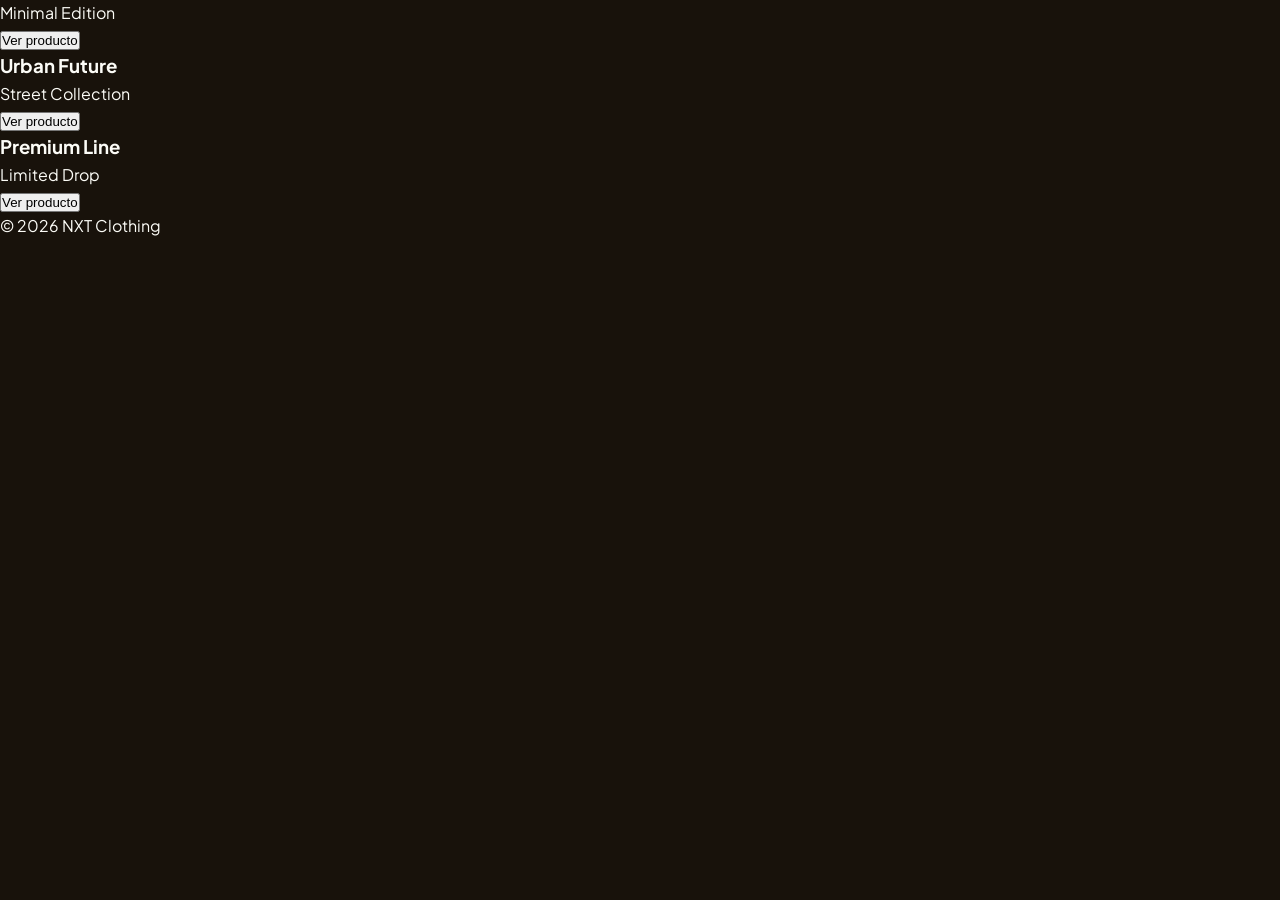
==== index.html @ 3cf03b5f "Rename Index.html to index.html" ====
<!DOCTYPE html>
<html lang="es">
<head>
    <meta charset="UTF-8">
    <meta name="viewport" content="width=device-width, initial-scale=1.0">
    <title>TURA - Junior Web Designer</title>
    <link rel="preconnect" href="https://fonts.googleapis.com">
    <link rel="preconnect" href="https://fonts.gstatic.com" crossorigin>
    <link href="https://fonts.googleapis.com/css2?family=Plus+Jakarta+Sans:wght@300;400;600;700;800&display=swap" rel="stylesheet">
    <style>
        :root {
            /* Paleta de la imagen de referencia */
            --color-white: #FCFCF7;
            --color-cream: #ECDCAB;
            --color-gold-light: #DFC57B;
            --color-gold-mid: #BF932A;
            --color-bronze: #9E6200;
            
            /* Fondos y UI */
            --bg-main: #18120B;
            --bg-card: #231B12;
            --text-primary: #FCFCF7;
            --text-secondary: #ECDCAB;
            --text-muted: #A8987E;
            --border-color: rgba(223, 197, 123, 0.15);
            --input-bg: #1A130C;
        }

        * { margin: 0; padding: 0; box-sizing: border-box; }

        body {
            font-family: 'Plus Jakarta Sans', sans-serif;
            background-color: var(--bg-main);
            color: var(--text-primary);
            line-height: 1.6;
        }

        /* Barra superior informativa de la Paleta */
        .palette-bar {
            background: #0E0B07;
            padding: 12px 24px;
            display: flex;
            align-items: center;
            justify-content: space-between;
            border-bottom: 1px solid var(--border-color);
            font-size: 0.85rem;
            color: var(--text-secondary);
        }

        .palette-swatches { display: flex; gap: 12px; align-items: center; }
        .swatch-item { display: flex; align-items: center; gap: 6px; font-family: monospace; font-size: 0.75rem; }
        .swatch-color { width: 18px; height: 18px; border-radius: 4px; }

        .container { max-width: 1100px; margin: 0 auto; padding: 0 24px; }

        /* Estructura de las Secciones (.01, .02, .03) */
        .preview-frame {
            background: #1D160E;
            border: 1px solid var(--border-color);
            border-radius: 12px;
            margin: 40px 0 80px 0;
            padding: 40px;
            position: relative;
            box-shadow: 0 20px 40px rgba(0,0,0,0.5);
        }

        .section-tag {
            position: absolute;
            left: -40px;
            bottom: 20px;
            font-family: monospace;
            color: var(--color-gold-mid);
            font-size: 0.9rem;
        }

        /* Navegación */
        .nav-header { display: flex; justify-content: space-between; align-items: center; padding-bottom: 30px; }
        .logo { font-weight: 800; letter-spacing: 2px; font-size: 1.2rem; color: var(--text-primary); text-transform: uppercase; line-height: 1.1; }
        .nav-links { display: flex; gap: 24px; }
        .nav-links a { color: var(--text-secondary); text-decoration: none; font-size: 0.75rem; letter-spacing: 2px; font-weight: 600; text-transform: uppercase; }
        .nav-links a:hover { color: var(--color-gold-light); }

        /* Hero (.01) */
        .hero-body { min-height: 380px; display: flex; flex-direction: column; justify-content: center; align-items: center; text-align: center; position: relative; }
        .hero-subtitle-top { font-size: 0.75rem; letter-spacing: 3px; color: var(--color-gold-light); text-transform: uppercase; margin-bottom: 12px; }
        .hero-title { font-size: 4.5rem; font-weight: 800; letter-spacing: 6px; color: var(--text-primary); text-transform: uppercase; line-height: 1; margin-bottom: 12px; }
        .hero-subtitle-bottom { font-size: 0.7rem; letter-spacing: 4px; color: var(--text-muted); text-transform: uppercase; }

        /* Proyectos (.02) */
        .project-cards-grid { display: grid; grid-template-columns: repeat(3, 1fr); gap: 20px; margin-bottom: 30px; }
        .p-card { background: var(--bg-card); border: 1px solid var(--border-color); border-radius: 8px; padding: 24px; text-align: center; }
        .p-card.featured { background: linear-gradient(145deg, #2A1F13, #1A130C); border-color: var(--color-gold-mid); }
        .project-main-title { font-size: 2.2rem; font-weight: 800; letter-spacing: 4px; text-align: center; color: var(--color-white); margin: 25px 0 12px 0; text-transform: uppercase; }
        .btn-outline { display: block; margin: 0 auto; padding: 10px 28px; background: transparent; border: 1px solid var(--color-gold-light); color: var(--color-gold-light); font-size: 0.7rem; letter-spacing: 2px; text-transform: uppercase; border-radius: 4px; cursor: pointer; }

        /* Formulario de Contacto (.03) */
        .contact-grid { display: grid; grid-template-columns: 1fr 1.2fr; gap: 40px; margin-top: 20px; }
        .form-card { background: var(--bg-card); border: 1px solid var(--border-color); padding: 30px; border-radius: 8px; }
        .form-control { width: 100%; background: var(--input-bg); border: 1px solid var(--border-color); padding: 10px 14px; border-radius: 4px; color: var(--text-primary); margin-bottom: 16px; outline: none; }
        .btn-submit { width: 100%; padding: 12px; background: linear-gradient(135deg, var(--color-bronze), var(--color-gold-mid)); border: none; color: var(--color-white); font-weight: 700; font-size: 0.75rem; letter-spacing: 2px; text-transform: uppercase; border-radius: 4px; cursor: pointer; }
    </style>
</head>
<body>
    <!-- Secciones .01, .02 y .03 integradas -->
</body>
</html>

    <p>
    Minimal Edition
    </p>

    <button>
    Ver producto
    </button>

</div>



<div class="card">
    <h3>
    Urban Future
    </h3>

    <p>
    Street Collection
    </p>

    <button>
    Ver producto
    </button>

</div>



<div class="card">
    <h3>
    Premium Line
    </h3>

    <p>
    Limited Drop
    </p>

    <button>
    Ver producto
    </button>

</div>


</div>

</section>



<footer>

<p>
© 2026 NXT Clothing
</p>

</footer>


</body>
</html>
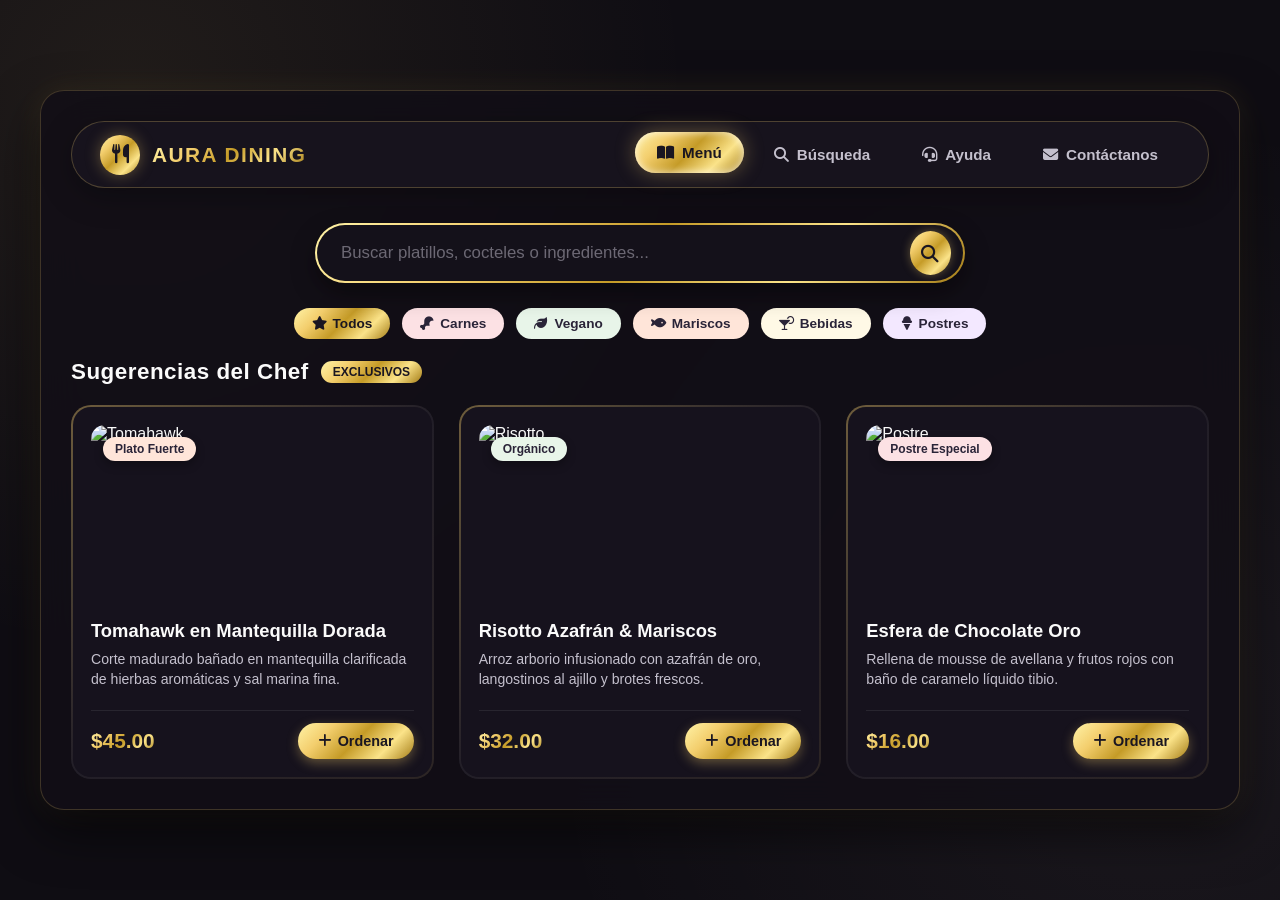
==== commit e3e17400: "Update index.html" ====
--- a/index.html
+++ b/index.html
@@ -3,167 +3,687 @@
 <head>
     <meta charset="UTF-8">
     <meta name="viewport" content="width=device-width, initial-scale=1.0">
-    <title>TURA - Junior Web Designer</title>
-    <link rel="preconnect" href="https://fonts.googleapis.com">
-    <link rel="preconnect" href="https://fonts.gstatic.com" crossorigin>
-    <link href="https://fonts.googleapis.com/css2?family=Plus+Jakarta+Sans:wght@300;400;600;700;800&display=swap" rel="stylesheet">
+    <title>Golden Liquid & Soft Pastels - Interfaz para Restaurante</title>
+    <!-- Iconos FontAwesome -->
+    <link rel="stylesheet" href="https://cdnjs.cloudflare.com/ajax/libs/font-awesome/6.4.0/css/all.min.css">
     <style>
+        /* =========================================================
+           PALETA DE COLORES: LIQUID GOLD & SOFT PASTELS
+           ========================================================= */
         :root {
-            /* Paleta de la imagen de referencia */
-            --color-white: #FCFCF7;
-            --color-cream: #ECDCAB;
-            --color-gold-light: #DFC57B;
-            --color-gold-mid: #BF932A;
-            --color-bronze: #9E6200;
+            /* Colores Base y Fondos Oscuros Elegantes */
+            --bg-dark: #0f0d13;
+            --bg-card: rgba(26, 22, 33, 0.75);
             
-            /* Fondos y UI */
-            --bg-main: #18120B;
-            --bg-card: #231B12;
-            --text-primary: #FCFCF7;
-            --text-secondary: #ECDCAB;
-            --text-muted: #A8987E;
-            --border-color: rgba(223, 197, 123, 0.15);
-            --input-bg: #1A130C;
-        }
-
-        * { margin: 0; padding: 0; box-sizing: border-box; }
+            /* Gradiente Oro Líquido Fluido */
+            --liquid-gold-grad: linear-gradient(135deg, #fff3a7 0%, #f3ce6d 25%, #c59b27 50%, #fbe389 75%, #a47c16 100%);
+            --liquid-gold-soft: linear-gradient(135deg, rgba(243, 206, 109, 0.15) 0%, rgba(197, 155, 39, 0.05) 100%);
+            --gold-glow: rgba(243, 206, 109, 0.35);
+            --gold-accent: #f3ce6d;
+            
+            /* Colores Pastel Suaves */
+            --pastel-rose: #fce1e4;
+            --pastel-mint: #e8f5e9;
+            --pastel-cream: #fff9e6;
+            --pastel-peach: #ffe5d9;
+            --pastel-lavender: #f3e8ff;
+            
+            /* Textos */
+            --text-primary: #fbfbfb;
+            --text-secondary: #c4c0cd;
+            --text-dark: #1a1621;
+            
+            /* Bordes y Vidrio */
+            --glass-border: linear-gradient(135deg, rgba(243, 206, 109, 0.6) 0%, rgba(255, 255, 255, 0.1) 50%, rgba(197, 155, 39, 0.4) 100%);
+            --radius-main: 24px;
+        }
+
+        * {
+            box-sizing: border-box;
+            margin: 0;
+            padding: 0;
+            font-family: 'Plus Jakarta Sans', -apple-system, BlinkMacSystemFont, "Segoe UI", Roboto, sans-serif;
+            -webkit-tap-highlight-color: transparent;
+        }
 
         body {
-            font-family: 'Plus Jakarta Sans', sans-serif;
-            background-color: var(--bg-main);
+            background-color: var(--bg-dark);
+            background-image: 
+                radial-gradient(circle at 10% 10%, rgba(243, 206, 109, 0.08) 0%, transparent 40%),
+                radial-gradient(circle at 90% 80%, rgba(252, 225, 228, 0.05) 0%, transparent 45%);
             color: var(--text-primary);
-            line-height: 1.6;
-        }
-
-        /* Barra superior informativa de la Paleta */
-        .palette-bar {
-            background: #0E0B07;
-            padding: 12px 24px;
-            display: flex;
-            align-items: center;
+            min-height: 100vh;
+            padding: 20px;
+            display: flex;
+            justify-content: center;
+            align-items: center;
+        }
+
+        /* Contenedor Principal Estilo Tablet / Kiosco */
+        .app-container {
+            width: 100%;
+            max-width: 1200px;
+            background: rgba(18, 15, 23, 0.85);
+            backdrop-filter: blur(20px);
+            border-radius: var(--radius-main);
+            border: 1px solid rgba(243, 206, 109, 0.2);
+            box-shadow: 0 20px 50px rgba(0, 0, 0, 0.6), 0 0 30px rgba(243, 206, 109, 0.1);
+            padding: 30px;
+            display: flex;
+            flex-direction: column;
+            gap: 25px;
+            overflow: hidden;
+        }
+
+        /* =========================================================
+           HEADER & NAVEGACIÓN
+           ========================================================= */
+        .navbar {
+            display: flex;
             justify-content: space-between;
-            border-bottom: 1px solid var(--border-color);
+            align-items: center;
+            padding: 12px 28px;
+            background: rgba(26, 22, 33, 0.8);
+            border-radius: 50px;
+            border: 1px solid rgba(243, 206, 109, 0.25);
+            box-shadow: 0 8px 32px rgba(0, 0, 0, 0.3);
+        }
+
+        .brand-logo {
+            display: flex;
+            align-items: center;
+            gap: 12px;
+        }
+
+        .logo-icon {
+            width: 40px;
+            height: 40px;
+            border-radius: 50%;
+            background: var(--liquid-gold-grad);
+            display: flex;
+            align-items: center;
+            justify-content: center;
+            color: var(--text-dark);
+            font-size: 1.2rem;
+            box-shadow: 0 0 15px var(--gold-glow);
+        }
+
+        .brand-title {
+            font-size: 1.3rem;
+            font-weight: 800;
+            letter-spacing: 1.5px;
+            background: var(--liquid-gold-grad);
+            -webkit-background-clip: text;
+            -webkit-text-fill-color: transparent;
+            text-transform: uppercase;
+        }
+
+        .nav-links {
+            display: flex;
+            list-style: none;
+            gap: 8px;
+        }
+
+        .nav-item button {
+            background: transparent;
+            border: none;
+            color: var(--text-secondary);
+            padding: 12px 22px;
+            border-radius: 30px;
+            font-size: 0.95rem;
+            font-weight: 600;
+            cursor: pointer;
+            transition: all 0.3s cubic-bezier(0.4, 0, 0.2, 1);
+            display: flex;
+            align-items: center;
+            gap: 8px;
+        }
+
+        .nav-item.active button, .nav-item button:hover {
+            color: var(--text-dark);
+            background: var(--liquid-gold-grad);
+            box-shadow: 0 0 20px var(--gold-glow), inset 0 0 8px rgba(255, 255, 255, 0.8);
+            transform: translateY(-2px);
+        }
+
+        /* =========================================================
+           BARRA DE BÚSQUEDA Y FILTROS PASTEL
+           ========================================================= */
+        .search-container {
+            display: flex;
+            flex-direction: column;
+            align-items: center;
+            gap: 20px;
+            margin: 10px 0;
+        }
+
+        .search-box-wrapper {
+            position: relative;
+            width: 100%;
+            max-width: 650px;
+            padding: 2px;
+            border-radius: 50px;
+            background: var(--liquid-gold-grad);
+            box-shadow: 0 10px 25px rgba(0, 0, 0, 0.4);
+        }
+
+        .search-box {
+            display: flex;
+            align-items: center;
+            background: #14111a;
+            border-radius: 50px;
+            padding: 6px 12px 6px 24px;
+        }
+
+        .search-input {
+            width: 100%;
+            border: none;
+            background: transparent;
+            color: var(--text-primary);
+            font-size: 1.05rem;
+            outline: none;
+            padding: 8px 0;
+        }
+
+        .search-input::placeholder {
+            color: rgba(196, 192, 205, 0.5);
+        }
+
+        .search-btn {
+            background: var(--liquid-gold-grad);
+            border: none;
+            width: 44px;
+            height: 44px;
+            border-radius: 50%;
+            color: var(--text-dark);
+            font-size: 1.1rem;
+            cursor: pointer;
+            display: flex;
+            align-items: center;
+            justify-content: center;
+            transition: transform 0.2s;
+            box-shadow: 0 0 10px var(--gold-glow);
+        }
+
+        .search-btn:hover {
+            transform: scale(1.08);
+        }
+
+        /* Chips / Categorías en Tonos Pastel */
+        .category-chips {
+            display: flex;
+            gap: 12px;
+            overflow-x: auto;
+            padding: 5px 0 10px 0;
+            width: 100%;
+            justify-content: center;
+        }
+
+        .chip {
+            padding: 8px 18px;
+            border-radius: 20px;
             font-size: 0.85rem;
+            font-weight: 700;
+            cursor: pointer;
+            border: none;
+            transition: all 0.2s ease;
+            display: flex;
+            align-items: center;
+            gap: 6px;
+            color: #2a2438;
+        }
+
+        .chip-all { background: var(--liquid-gold-grad); color: var(--text-dark); }
+        .chip-pink { background: var(--pastel-rose); }
+        .chip-mint { background: var(--pastel-mint); }
+        .chip-peach { background: var(--pastel-peach); }
+        .chip-cream { background: var(--pastel-cream); }
+        .chip-lavender { background: var(--pastel-lavender); }
+
+        .chip:hover {
+            transform: translateY(-2px);
+            filter: brightness(1.05);
+            box-shadow: 0 4px 12px rgba(0,0,0,0.3);
+        }
+
+        /* =========================================================
+           SECCIONES DE CONTENIDO
+           ========================================================= */
+        .content-section {
+            display: none;
+            animation: fadeIn 0.4s ease-in-out forwards;
+        }
+
+        .content-section.active {
+            display: block;
+        }
+
+        @keyframes fadeIn {
+            from { opacity: 0; transform: translateY(10px); }
+            to { opacity: 1; transform: translateY(0); }
+        }
+
+        .section-header {
+            display: flex;
+            align-items: center;
+            gap: 12px;
+            margin-bottom: 20px;
+        }
+
+        .section-header h2 {
+            font-size: 1.4rem;
+            font-weight: 700;
+            color: var(--text-primary);
+            letter-spacing: 0.5px;
+        }
+
+        .badge-gold {
+            background: var(--liquid-gold-grad);
+            color: var(--text-dark);
+            padding: 4px 12px;
+            border-radius: 12px;
+            font-size: 0.75rem;
+            font-weight: 800;
+            text-transform: uppercase;
+        }
+
+        /* =========================================================
+           ZONA DE SUGERENCIAS / TARJETAS DE PLATOS
+           ========================================================= */
+        .suggestions-grid {
+            display: grid;
+            grid-template-columns: repeat(auto-fit, minmax(300px, 1fr));
+            gap: 25px;
+        }
+
+        .dish-card {
+            background: var(--bg-card);
+            border-radius: 20px;
+            position: relative;
+            padding: 2px;
+            background-image: linear-gradient(135deg, rgba(243, 206, 109, 0.4) 0%, rgba(255,255,255,0.05) 50%, rgba(243, 206, 109, 0.1) 100%);
+            transition: all 0.3s ease;
+        }
+
+        .dish-card:hover {
+            transform: translateY(-6px);
+            box-shadow: 0 15px 30px rgba(0, 0, 0, 0.5), 0 0 20px rgba(243, 206, 109, 0.2);
+        }
+
+        .dish-card-inner {
+            background: #16121d;
+            border-radius: 18px;
+            padding: 18px;
+            height: 100%;
+            display: flex;
+            flex-direction: column;
+        }
+
+        .dish-img-container {
+            position: relative;
+            width: 100%;
+            height: 180px;
+            border-radius: 14px;
+            overflow: hidden;
+            margin-bottom: 15px;
+        }
+
+        .dish-img {
+            width: 100%;
+            height: 100%;
+            object-fit: cover;
+            transition: transform 0.5s ease;
+        }
+
+        .dish-card:hover .dish-img {
+            transform: scale(1.05);
+        }
+
+        /* Tags Pastel sobre la foto */
+        .dish-tag-pastel {
+            position: absolute;
+            top: 12px;
+            left: 12px;
+            padding: 5px 12px;
+            border-radius: 20px;
+            font-size: 0.75rem;
+            font-weight: 800;
+            color: #2a2438;
+            box-shadow: 0 4px 10px rgba(0,0,0,0.3);
+        }
+
+        .tag-rose { background: var(--pastel-rose); }
+        .tag-mint { background: var(--pastel-mint); }
+        .tag-peach { background: var(--pastel-peach); }
+
+        .dish-title {
+            font-size: 1.15rem;
+            font-weight: 700;
+            color: var(--text-primary);
+            margin-bottom: 8px;
+        }
+
+        .dish-desc {
+            font-size: 0.88rem;
             color: var(--text-secondary);
-        }
-
-        .palette-swatches { display: flex; gap: 12px; align-items: center; }
-        .swatch-item { display: flex; align-items: center; gap: 6px; font-family: monospace; font-size: 0.75rem; }
-        .swatch-color { width: 18px; height: 18px; border-radius: 4px; }
-
-        .container { max-width: 1100px; margin: 0 auto; padding: 0 24px; }
-
-        /* Estructura de las Secciones (.01, .02, .03) */
-        .preview-frame {
-            background: #1D160E;
-            border: 1px solid var(--border-color);
+            line-height: 1.4;
+            margin-bottom: 20px;
+            flex-grow: 1;
+        }
+
+        .dish-footer {
+            display: flex;
+            justify-content: space-between;
+            align-items: center;
+            border-top: 1px solid rgba(255, 255, 255, 0.08);
+            padding-top: 12px;
+        }
+
+        .dish-price {
+            font-size: 1.3rem;
+            font-weight: 800;
+            background: var(--liquid-gold-grad);
+            -webkit-background-clip: text;
+            -webkit-text-fill-color: transparent;
+        }
+
+        .btn-gold-action {
+            background: var(--liquid-gold-grad);
+            color: var(--text-dark);
+            border: none;
+            padding: 10px 20px;
+            border-radius: 25px;
+            font-size: 0.9rem;
+            font-weight: 800;
+            cursor: pointer;
+            display: flex;
+            align-items: center;
+            gap: 6px;
+            transition: all 0.2s;
+            box-shadow: 0 4px 12px var(--gold-glow);
+        }
+
+        .btn-gold-action:hover {
+            transform: scale(1.05);
+            box-shadow: 0 0 18px var(--gold-glow);
+        }
+
+        /* =========================================================
+           SECCIONES SECUNDARIAS (Búsqueda, Ayuda, Contacto)
+           ========================================================= */
+        .panel-box {
+            background: var(--bg-card);
+            border: 1px solid rgba(243, 206, 109, 0.2);
+            border-radius: 20px;
+            padding: 30px;
+            backdrop-filter: blur(10px);
+        }
+
+        .grid-2col {
+            display: grid;
+            grid-template-columns: repeat(auto-fit, minmax(280px, 1fr));
+            gap: 20px;
+        }
+
+        .help-card {
+            background: rgba(255, 255, 255, 0.03);
+            border-radius: 16px;
+            padding: 20px;
+            border: 1px solid rgba(255, 255, 255, 0.08);
+            text-align: center;
+            cursor: pointer;
+            transition: all 0.3s;
+        }
+
+        .help-card:hover {
+            border-color: var(--gold-accent);
+            background: rgba(243, 206, 109, 0.05);
+            transform: translateY(-4px);
+        }
+
+        .help-icon {
+            font-size: 2rem;
+            margin-bottom: 12px;
+            color: var(--gold-accent);
+        }
+
+        .form-group { margin-bottom: 18px; }
+
+        .form-label {
+            display: block;
+            margin-bottom: 8px;
+            font-size: 0.9rem;
+            color: var(--text-secondary);
+        }
+
+        .form-input, .form-textarea {
+            width: 100%;
+            padding: 12px 18px;
+            background: rgba(15, 13, 19, 0.8);
+            border: 1px solid rgba(243, 206, 109, 0.3);
             border-radius: 12px;
-            margin: 40px 0 80px 0;
-            padding: 40px;
-            position: relative;
-            box-shadow: 0 20px 40px rgba(0,0,0,0.5);
-        }
-
-        .section-tag {
-            position: absolute;
-            left: -40px;
-            bottom: 20px;
-            font-family: monospace;
-            color: var(--color-gold-mid);
-            font-size: 0.9rem;
-        }
-
-        /* Navegación */
-        .nav-header { display: flex; justify-content: space-between; align-items: center; padding-bottom: 30px; }
-        .logo { font-weight: 800; letter-spacing: 2px; font-size: 1.2rem; color: var(--text-primary); text-transform: uppercase; line-height: 1.1; }
-        .nav-links { display: flex; gap: 24px; }
-        .nav-links a { color: var(--text-secondary); text-decoration: none; font-size: 0.75rem; letter-spacing: 2px; font-weight: 600; text-transform: uppercase; }
-        .nav-links a:hover { color: var(--color-gold-light); }
-
-        /* Hero (.01) */
-        .hero-body { min-height: 380px; display: flex; flex-direction: column; justify-content: center; align-items: center; text-align: center; position: relative; }
-        .hero-subtitle-top { font-size: 0.75rem; letter-spacing: 3px; color: var(--color-gold-light); text-transform: uppercase; margin-bottom: 12px; }
-        .hero-title { font-size: 4.5rem; font-weight: 800; letter-spacing: 6px; color: var(--text-primary); text-transform: uppercase; line-height: 1; margin-bottom: 12px; }
-        .hero-subtitle-bottom { font-size: 0.7rem; letter-spacing: 4px; color: var(--text-muted); text-transform: uppercase; }
-
-        /* Proyectos (.02) */
-        .project-cards-grid { display: grid; grid-template-columns: repeat(3, 1fr); gap: 20px; margin-bottom: 30px; }
-        .p-card { background: var(--bg-card); border: 1px solid var(--border-color); border-radius: 8px; padding: 24px; text-align: center; }
-        .p-card.featured { background: linear-gradient(145deg, #2A1F13, #1A130C); border-color: var(--color-gold-mid); }
-        .project-main-title { font-size: 2.2rem; font-weight: 800; letter-spacing: 4px; text-align: center; color: var(--color-white); margin: 25px 0 12px 0; text-transform: uppercase; }
-        .btn-outline { display: block; margin: 0 auto; padding: 10px 28px; background: transparent; border: 1px solid var(--color-gold-light); color: var(--color-gold-light); font-size: 0.7rem; letter-spacing: 2px; text-transform: uppercase; border-radius: 4px; cursor: pointer; }
-
-        /* Formulario de Contacto (.03) */
-        .contact-grid { display: grid; grid-template-columns: 1fr 1.2fr; gap: 40px; margin-top: 20px; }
-        .form-card { background: var(--bg-card); border: 1px solid var(--border-color); padding: 30px; border-radius: 8px; }
-        .form-control { width: 100%; background: var(--input-bg); border: 1px solid var(--border-color); padding: 10px 14px; border-radius: 4px; color: var(--text-primary); margin-bottom: 16px; outline: none; }
-        .btn-submit { width: 100%; padding: 12px; background: linear-gradient(135deg, var(--color-bronze), var(--color-gold-mid)); border: none; color: var(--color-white); font-weight: 700; font-size: 0.75rem; letter-spacing: 2px; text-transform: uppercase; border-radius: 4px; cursor: pointer; }
+            color: var(--text-primary);
+            outline: none;
+            font-size: 0.95rem;
+        }
+
+        .form-input:focus, .form-textarea:focus {
+            border-color: var(--gold-accent);
+            box-shadow: 0 0 10px var(--gold-glow);
+        }
     </style>
 </head>
 <body>
-    <!-- Secciones .01, .02 y .03 integradas -->
+
+    <div class="app-container">
+        
+        <!-- NAVEGACIÓN -->
+        <nav class="navbar">
+            <div class="brand-logo">
+                <div class="logo-icon"><i class="fa-solid fa-utensils"></i></div>
+                <span class="brand-title">AURA DINING</span>
+            </div>
+            <ul class="nav-links">
+                <li class="nav-item active" onclick="switchTab('menu', this)">
+                    <button><i class="fa-solid fa-book-open"></i> Menú</button>
+                </li>
+                <li class="nav-item" onclick="switchTab('busqueda', this)">
+                    <button><i class="fa-solid fa-magnifying-glass"></i> Búsqueda</button>
+                </li>
+                <li class="nav-item" onclick="switchTab('ayuda', this)">
+                    <button><i class="fa-solid fa-headset"></i> Ayuda</button>
+                </li>
+                <li class="nav-item" onclick="switchTab('contactanos', this)">
+                    <button><i class="fa-solid fa-envelope"></i> Contáctanos</button>
+                </li>
+            </ul>
+        </nav>
+
+        <!-- SECCIÓN: MENÚ -->
+        <div id="tab-menu" class="content-section active">
+            
+            <div class="search-container">
+                <div class="search-box-wrapper">
+                    <div class="search-box">
+                        <input type="text" class="search-input" placeholder="Buscar platillos, cocteles o ingredientes...">
+                        <button class="search-btn"><i class="fa-solid fa-magnifying-glass"></i></button>
+                    </div>
+                </div>
+
+                <div class="category-chips">
+                    <button class="chip chip-all"><i class="fa-solid fa-star"></i> Todos</button>
+                    <button class="chip chip-pink"><i class="fa-solid fa-drumstick-bite"></i> Carnes</button>
+                    <button class="chip chip-mint"><i class="fa-solid fa-leaf"></i> Vegano</button>
+                    <button class="chip chip-peach"><i class="fa-solid fa-fish"></i> Mariscos</button>
+                    <button class="chip chip-cream"><i class="fa-solid fa-martini-glass-citrus"></i> Bebidas</button>
+                    <button class="chip chip-lavender"><i class="fa-solid fa-ice-cream"></i> Postres</button>
+                </div>
+            </div>
+
+            <div class="section-header">
+                <h2>Sugerencias del Chef</h2>
+                <span class="badge-gold">Exclusivos</span>
+            </div>
+
+            <div class="suggestions-grid">
+                
+                <div class="dish-card">
+                    <div class="dish-card-inner">
+                        <div class="dish-img-container">
+                            <span class="dish-tag-pastel tag-peach">Plato Fuerte</span>
+                            <img src="https://images.unsplash.com/photo-1544025162-d76694265947?auto=format&fit=crop&w=600&q=80" alt="Tomahawk" class="dish-img">
+                        </div>
+                        <h3 class="dish-title">Tomahawk en Mantequilla Dorada</h3>
+                        <p class="dish-desc">Corte madurado bañado en mantequilla clarificada de hierbas aromáticas y sal marina fina.</p>
+                        <div class="dish-footer">
+                            <span class="dish-price">$45.00</span>
+                            <button class="btn-gold-action"><i class="fa-solid fa-plus"></i> Ordenar</button>
+                        </div>
+                    </div>
+                </div>
+
+                <div class="dish-card">
+                    <div class="dish-card-inner">
+                        <div class="dish-img-container">
+                            <span class="dish-tag-pastel tag-mint">Orgánico</span>
+                            <img src="https://images.unsplash.com/photo-1563379091339-03b21ab4a4f8?auto=format&fit=crop&w=600&q=80" alt="Risotto" class="dish-img">
+                        </div>
+                        <h3 class="dish-title">Risotto Azafrán & Mariscos</h3>
+                        <p class="dish-desc">Arroz arborio infusionado con azafrán de oro, langostinos al ajillo y brotes frescos.</p>
+                        <div class="dish-footer">
+                            <span class="dish-price">$32.00</span>
+                            <button class="btn-gold-action"><i class="fa-solid fa-plus"></i> Ordenar</button>
+                        </div>
+                    </div>
+                </div>
+
+                <div class="dish-card">
+                    <div class="dish-card-inner">
+                        <div class="dish-img-container">
+                            <span class="dish-tag-pastel tag-rose">Postre Especial</span>
+                            <img src="https://images.unsplash.com/photo-1509440159596-0249088772ff?auto=format&fit=crop&w=600&q=80" alt="Postre" class="dish-img">
+                        </div>
+                        <h3 class="dish-title">Esfera de Chocolate Oro</h3>
+                        <p class="dish-desc">Rellena de mousse de avellana y frutos rojos con baño de caramelo líquido tibio.</p>
+                        <div class="dish-footer">
+                            <span class="dish-price">$16.00</span>
+                            <button class="btn-gold-action"><i class="fa-solid fa-plus"></i> Ordenar</button>
+                        </div>
+                    </div>
+                </div>
+
+            </div>
+        </div>
+
+        <!-- SECCIÓN: BÚSQUEDA -->
+        <div id="tab-busqueda" class="content-section">
+            <div class="panel-box">
+                <div class="section-header">
+                    <h2>Búsqueda Avanzada y Filtros</h2>
+                </div>
+                <div class="grid-2col">
+                    <div>
+                        <div class="form-group">
+                            <label class="form-label">Ingrediente Clave</label>
+                            <input type="text" class="form-input" placeholder="Ej. Trufa, Azafrán, Salmón...">
+                        </div>
+                        <div class="form-group">
+                            <label class="form-label">Rango de Precio</label>
+                            <select class="form-input">
+                                <option>Todos los precios</option>
+                                <option>$10.00 - $25.00</option>
+                                <option>$25.00 - $50.00</option>
+                                <option>$50.00+</option>
+                            </select>
+                        </div>
+                    </div>
+                    <div>
+                        <div class="form-group">
+                            <label class="form-label">Restricciones Dietéticas</label>
+                            <div style="display: flex; gap: 10px; flex-wrap: wrap; margin-top: 5px;">
+                                <button class="chip chip-mint">Sin Gluten</button>
+                                <button class="chip chip-pink">Keto</button>
+                                <button class="chip chip-cream">Vegetariano</button>
+                            </div>
+                        </div>
+                    </div>
+                </div>
+            </div>
+        </div>
+
+        <!-- SECCIÓN: AYUDA -->
+        <div id="tab-ayuda" class="content-section">
+            <div class="panel-box">
+                <div class="section-header">
+                    <h2>Asistencia en Mesa</h2>
+                </div>
+                <div class="grid-2col">
+                    <div class="help-card">
+                        <i class="fa-solid fa-bell help-icon"></i>
+                        <h3>Llamar al Mesero</h3>
+                        <p style="color: var(--text-secondary); font-size: 0.85rem; margin-top: 5px;">Un mesero asistirá a su mesa en breve.</p>
+                    </div>
+                    <div class="help-card">
+                        <i class="fa-solid fa-receipt help-icon"></i>
+                        <h3>Solicitar Cuenta</h3>
+                        <p style="color: var(--text-secondary); font-size: 0.85rem; margin-top: 5px;">Pague con tarjeta, efectivo o pago digital.</p>
+                    </div>
+                    <div class="help-card">
+                        <i class="fa-solid fa-wine-glass help-icon"></i>
+                        <h3>Servicio de Agua / Hielo</h3>
+                        <p style="color: var(--text-secondary); font-size: 0.85rem; margin-top: 5px;">Solicite recarga de bebidas básicas.</p>
+                    </div>
+                    <div class="help-card">
+                        <i class="fa-solid fa-wifi help-icon"></i>
+                        <h3>Red Wi-Fi</h3>
+                        <p style="color: var(--text-secondary); font-size: 0.85rem; margin-top: 5px;">AuraGuest_5G | Clave: auragold2026</p>
+                    </div>
+                </div>
+            </div>
+        </div>
+
+        <!-- SECCIÓN: CONTÁCTANOS -->
+        <div id="tab-contactanos" class="content-section">
+            <div class="panel-box">
+                <div class="section-header">
+                    <h2>Contáctanos y Opiniones</h2>
+                </div>
+                <form onsubmit="event.preventDefault(); alert('¡Gracias por tus comentarios!');">
+                    <div class="grid-2col">
+                        <div class="form-group">
+                            <label class="form-label">Nombre</label>
+                            <input type="text" class="form-input" placeholder="Tu nombre..." required>
+                        </div>
+                        <div class="form-group">
+                            <label class="form-label">Correo Electrónico / Teléfono</label>
+                            <input type="text" class="form-input" placeholder="Contacto..." required>
+                        </div>
+                    </div>
+                    <div class="form-group">
+                        <label class="form-label">Mensaje o Sugerencia</label>
+                        <textarea class="form-textarea" rows="4" placeholder="¿Cómo fue tu experiencia hoy?"></textarea>
+                    </div>
+                    <button type="submit" class="btn-gold-action" style="padding: 12px 30px;"><i class="fa-solid fa-paper-plane"></i> Enviar Mensaje</button>
+                </form>
+            </div>
+        </div>
+
+    </div>
+
+    <!-- SCRIPT DE NAVEGACIÓN INTERACTIVA -->
+    <script>
+        function switchTab(tabId, element) {
+            document.querySelectorAll('.content-section').forEach(section => {
+                section.classList.remove('active');
+            });
+
+            document.querySelectorAll('.nav-item').forEach(item => {
+                item.classList.remove('active');
+            });
+
+            document.getElementById('tab-' + tabId).classList.add('active');
+            element.classList.add('active');
+        }
+    </script>
 </body>
 </html>
-
-    <p>
-    Minimal Edition
-    </p>
-
-    <button>
-    Ver producto
-    </button>
-
-</div>
-
-
-
-<div class="card">
-    <h3>
-    Urban Future
-    </h3>
-
-    <p>
-    Street Collection
-    </p>
-
-    <button>
-    Ver producto
-    </button>
-
-</div>
-
-
-
-<div class="card">
-    <h3>
-    Premium Line
-    </h3>
-
-    <p>
-    Limited Drop
-    </p>
-
-    <button>
-    Ver producto
-    </button>
-
-</div>
-
-
-</div>
-
-</section>
-
-
-
-<footer>
-
-<p>
-© 2026 NXT Clothing
-</p>
-
-</footer>
-
-
-</body>
-</html>
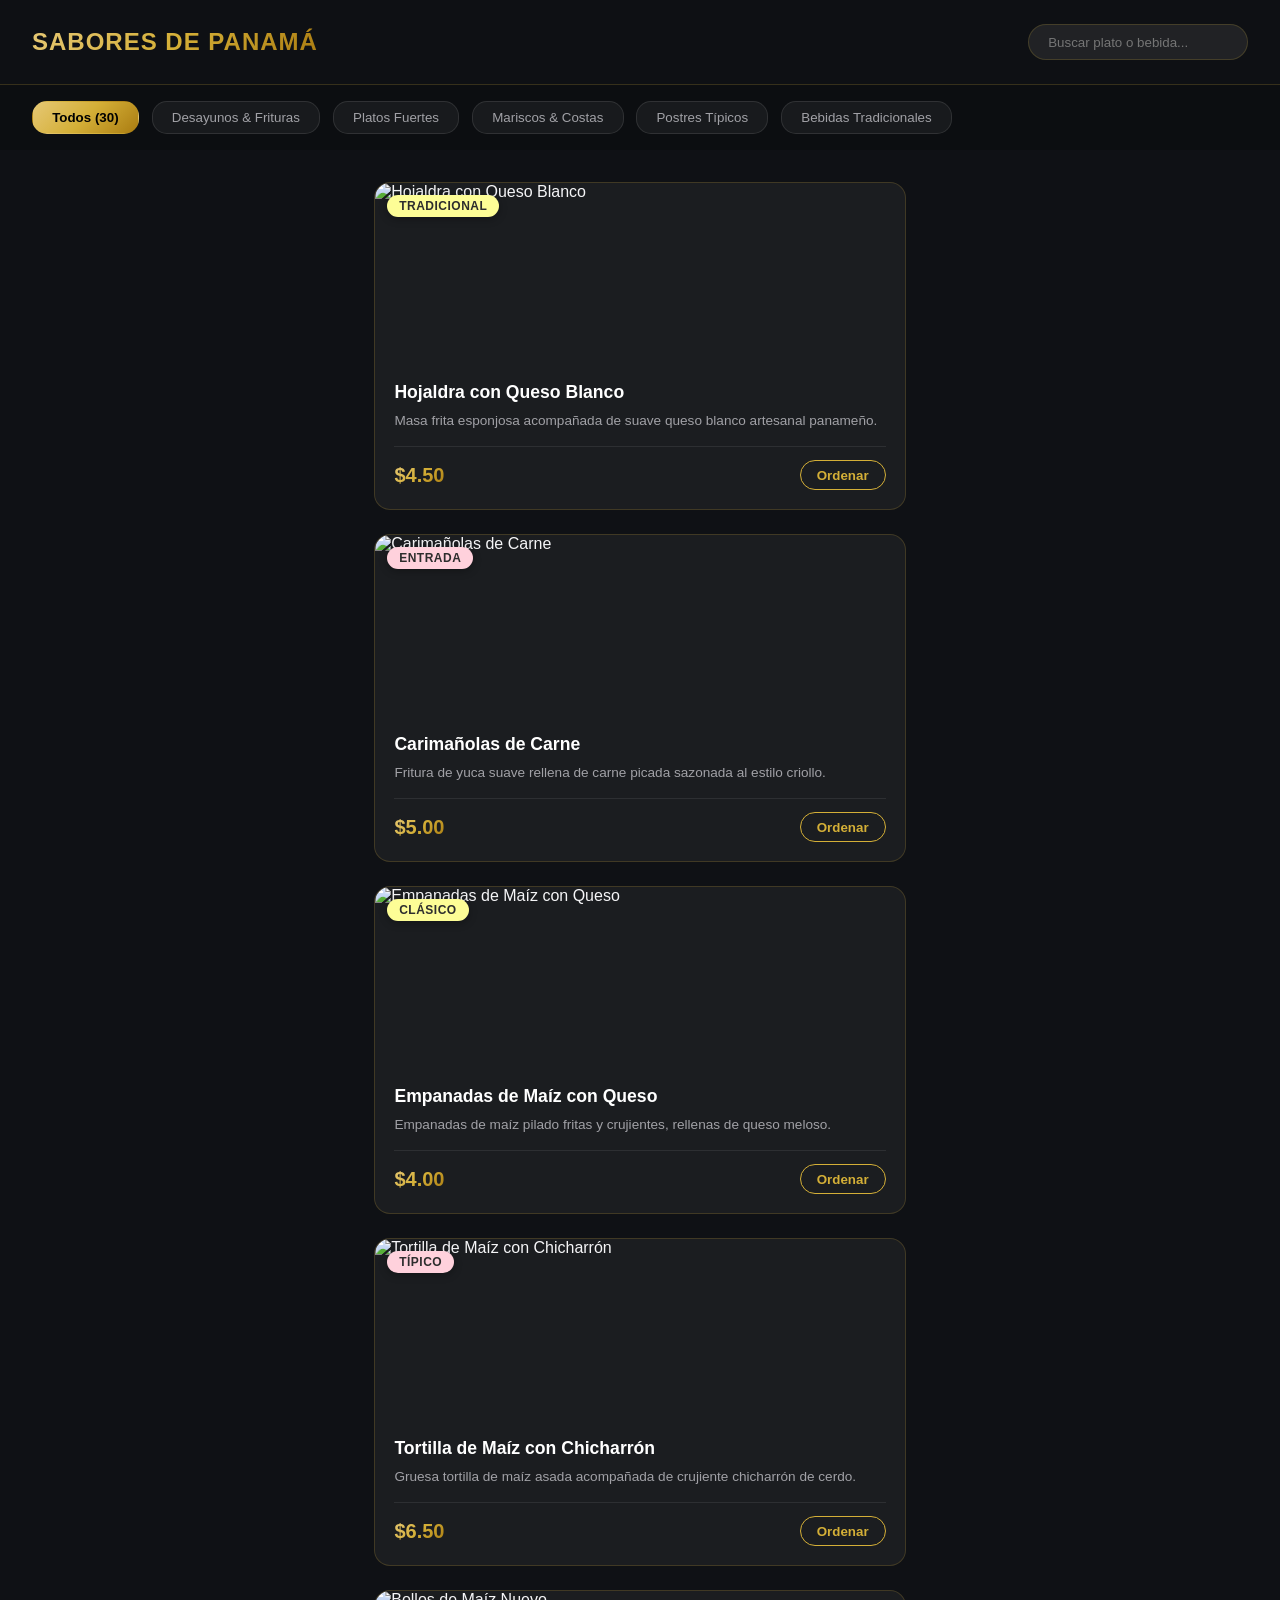
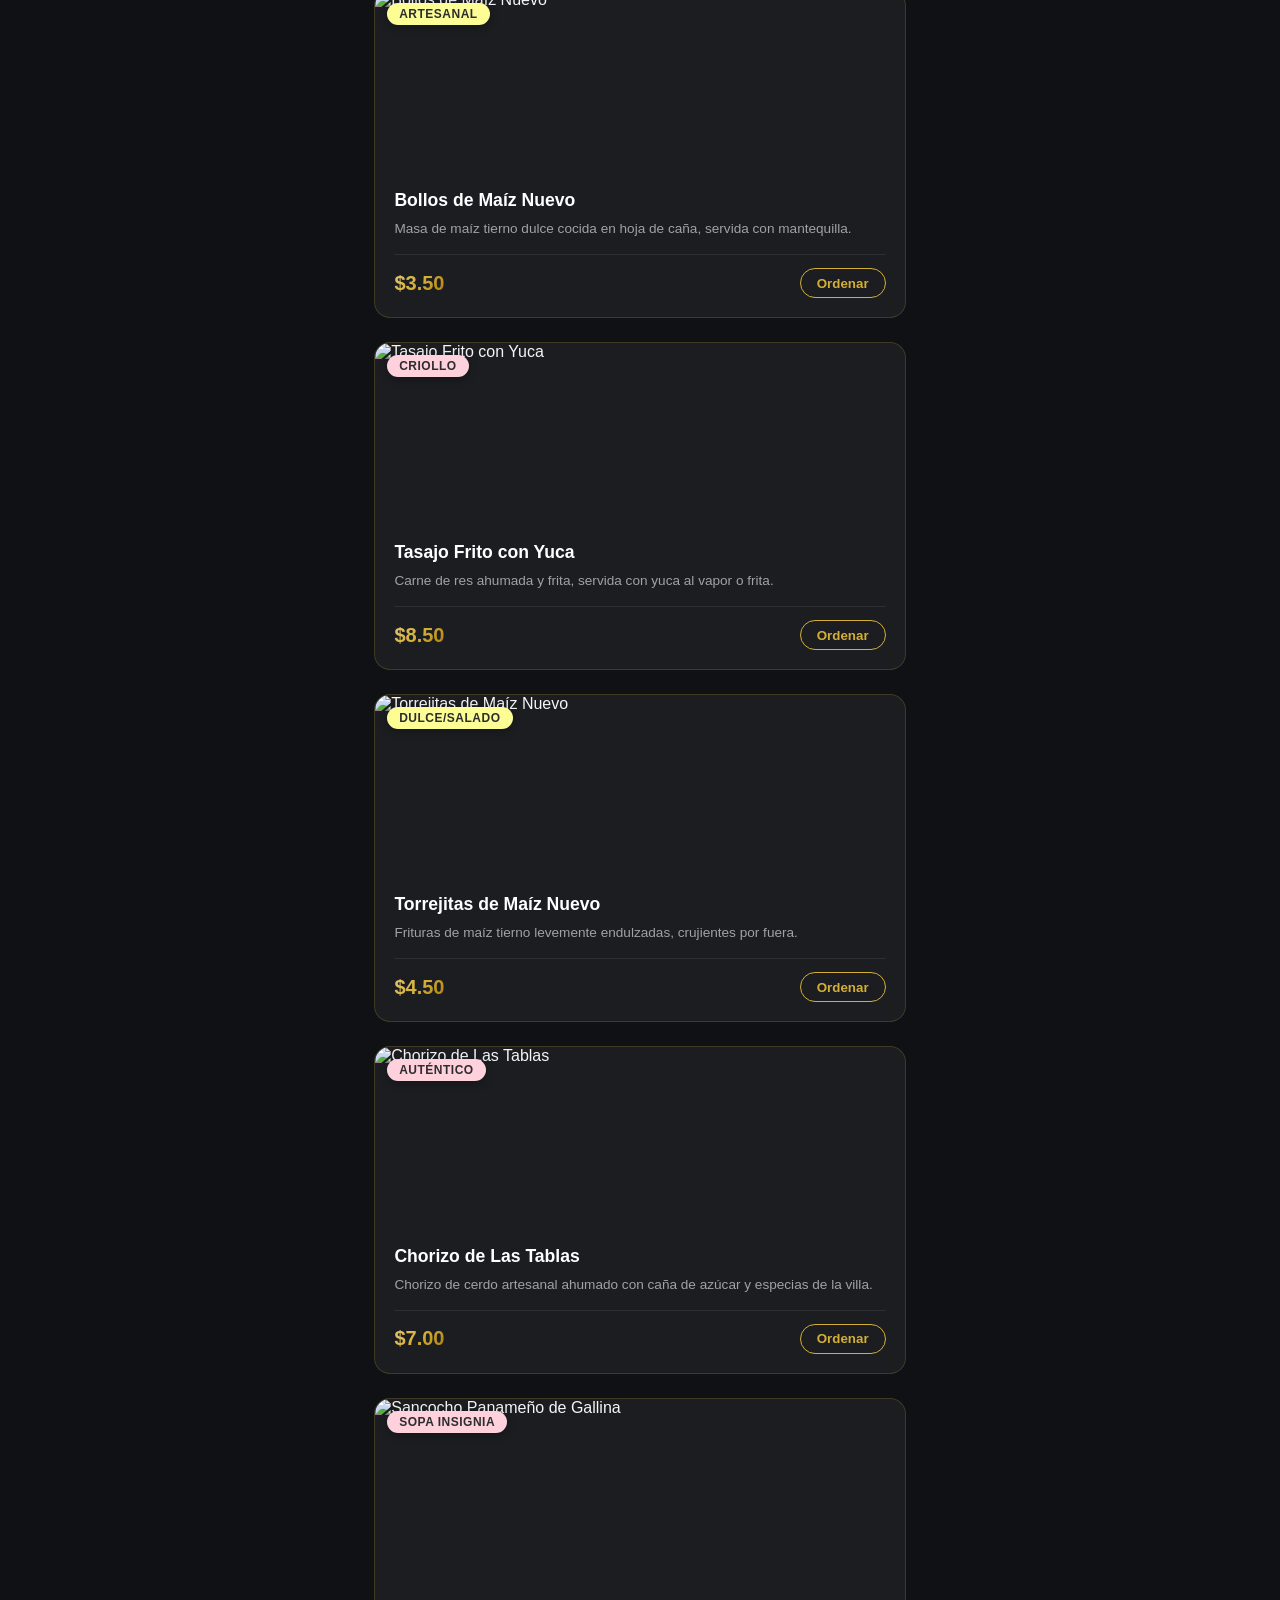
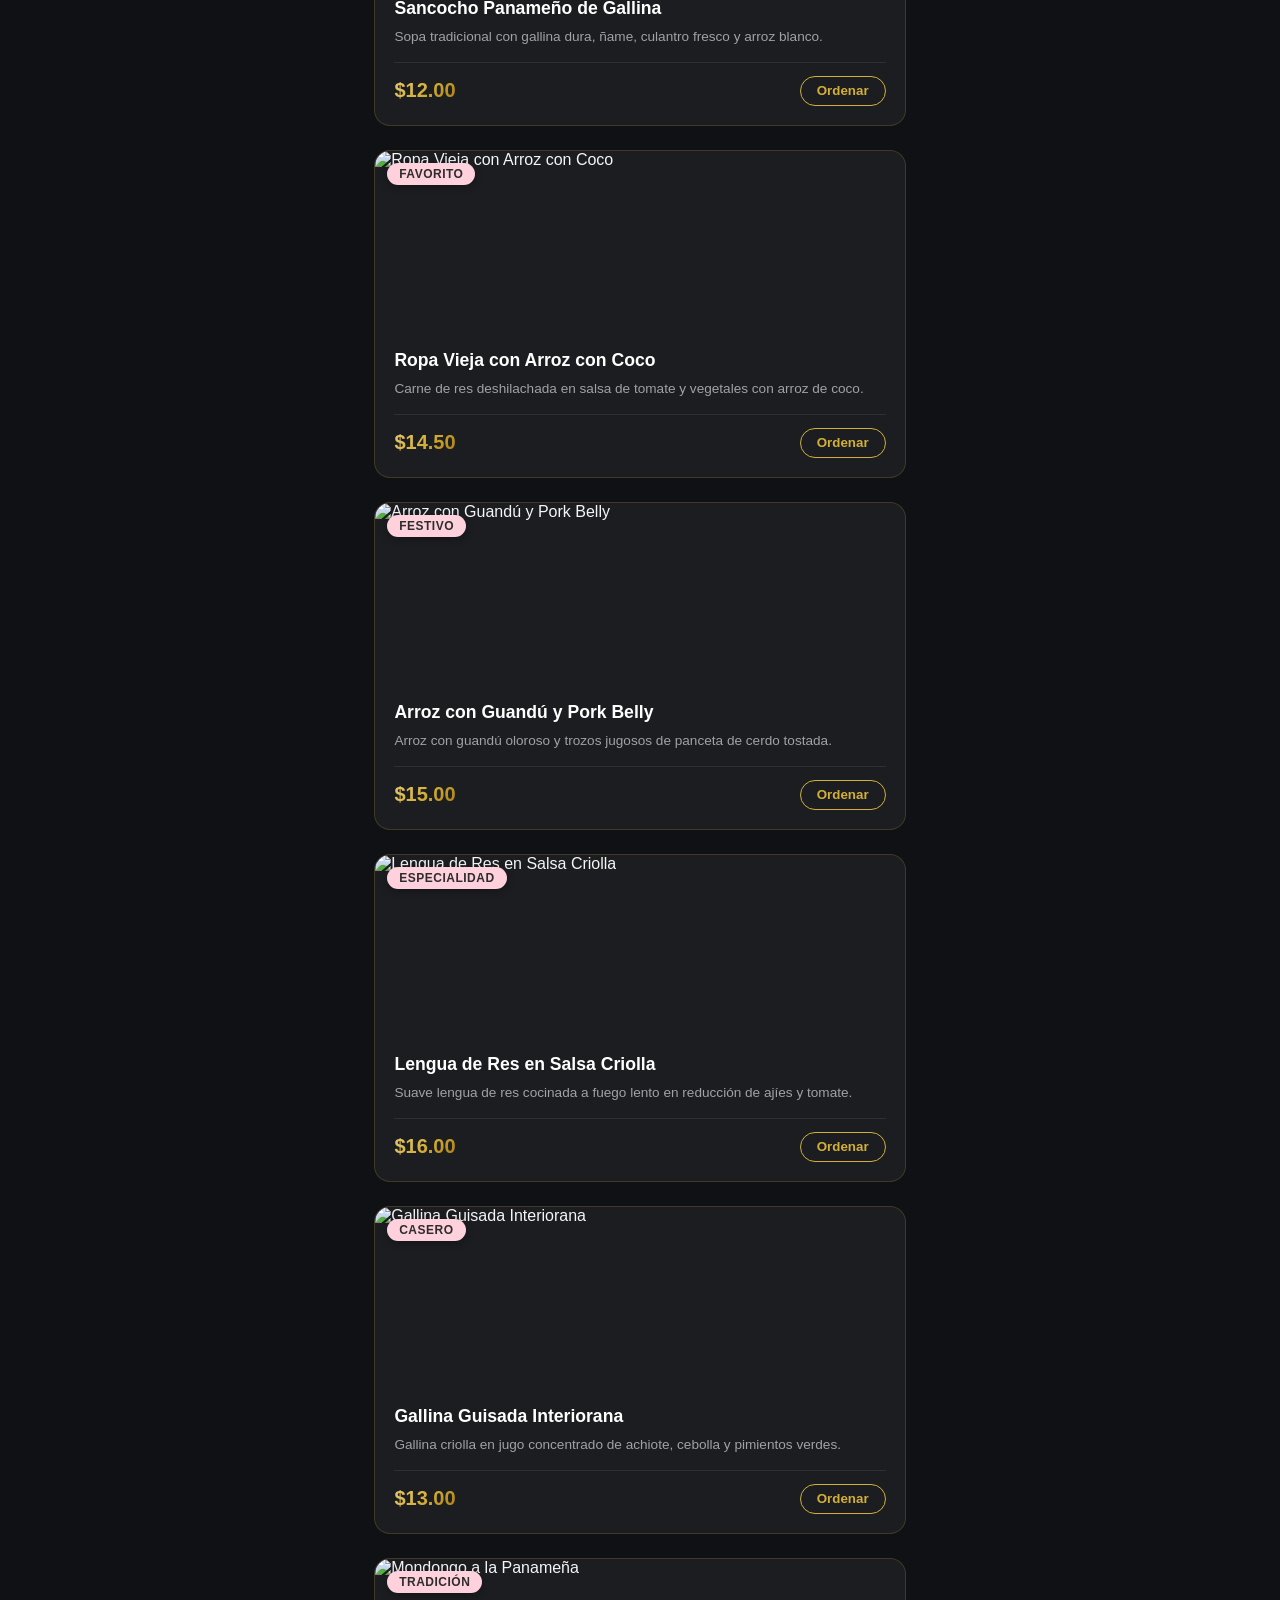
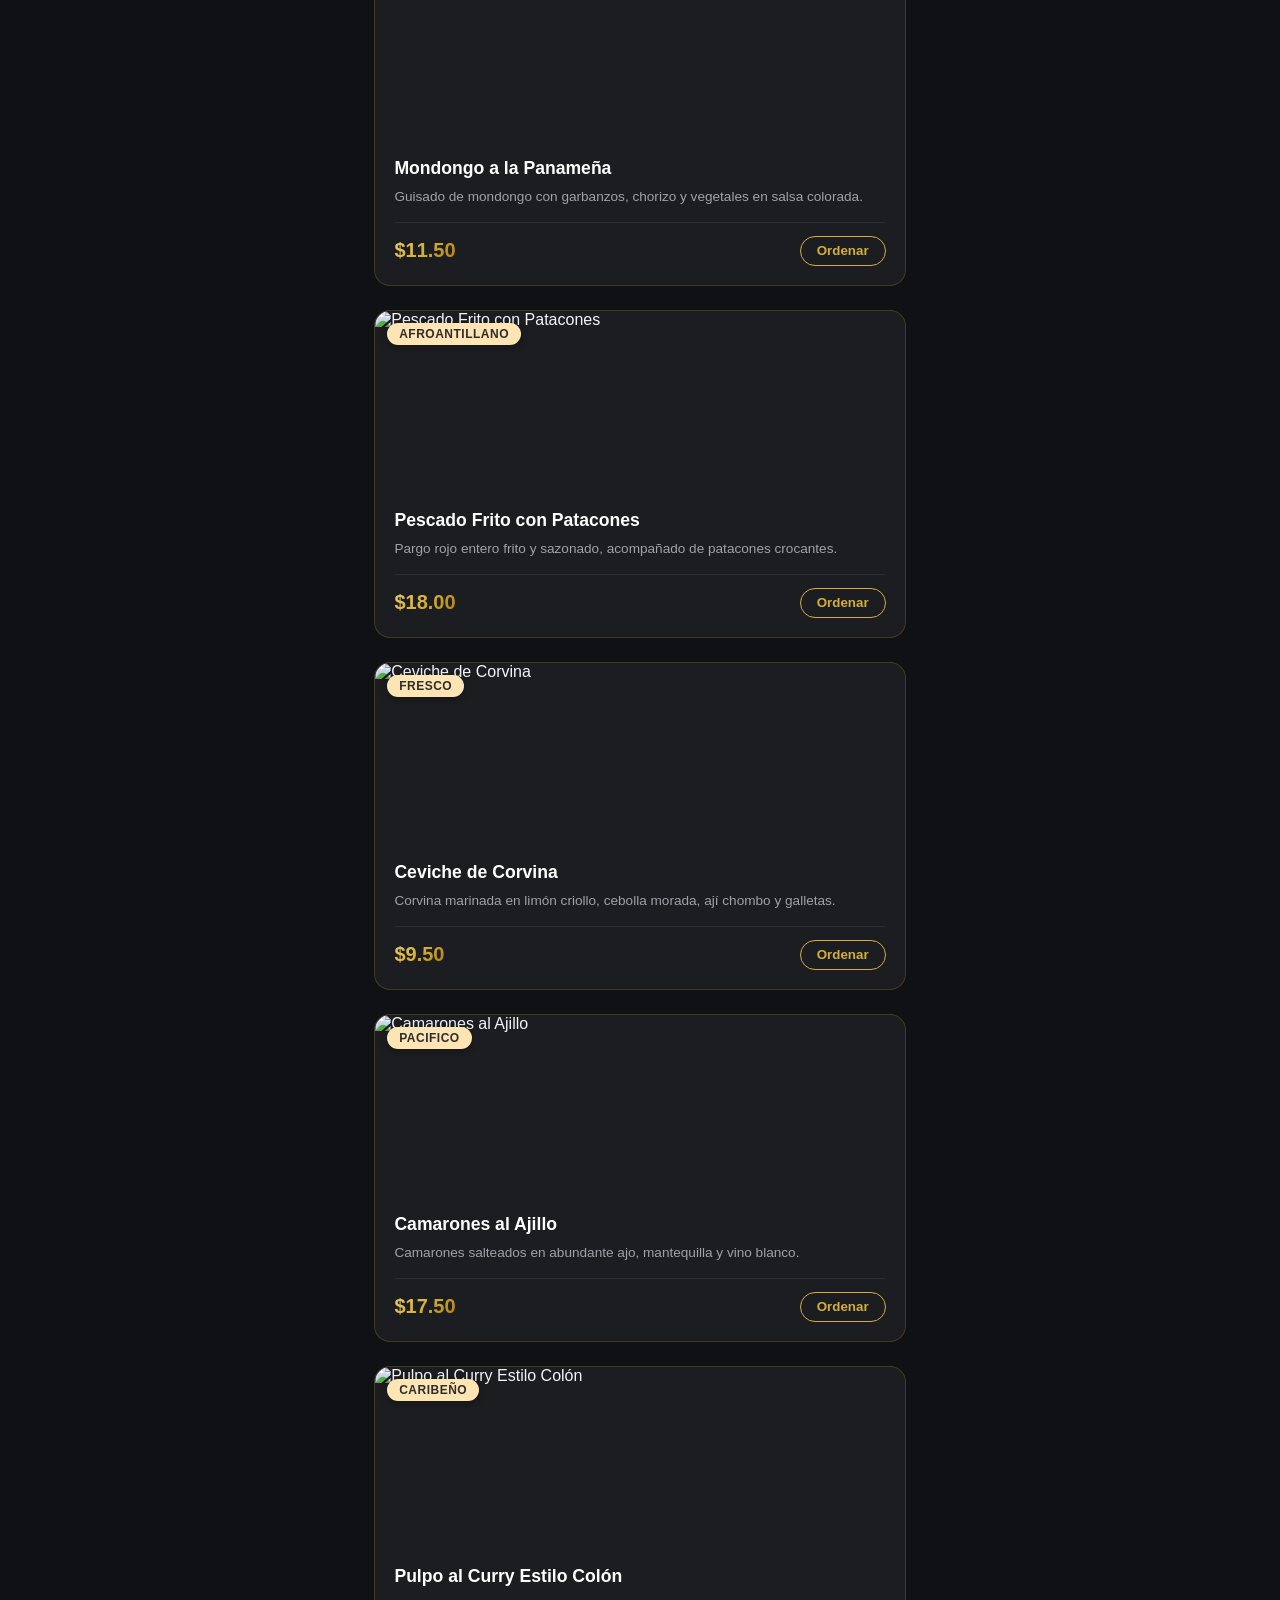
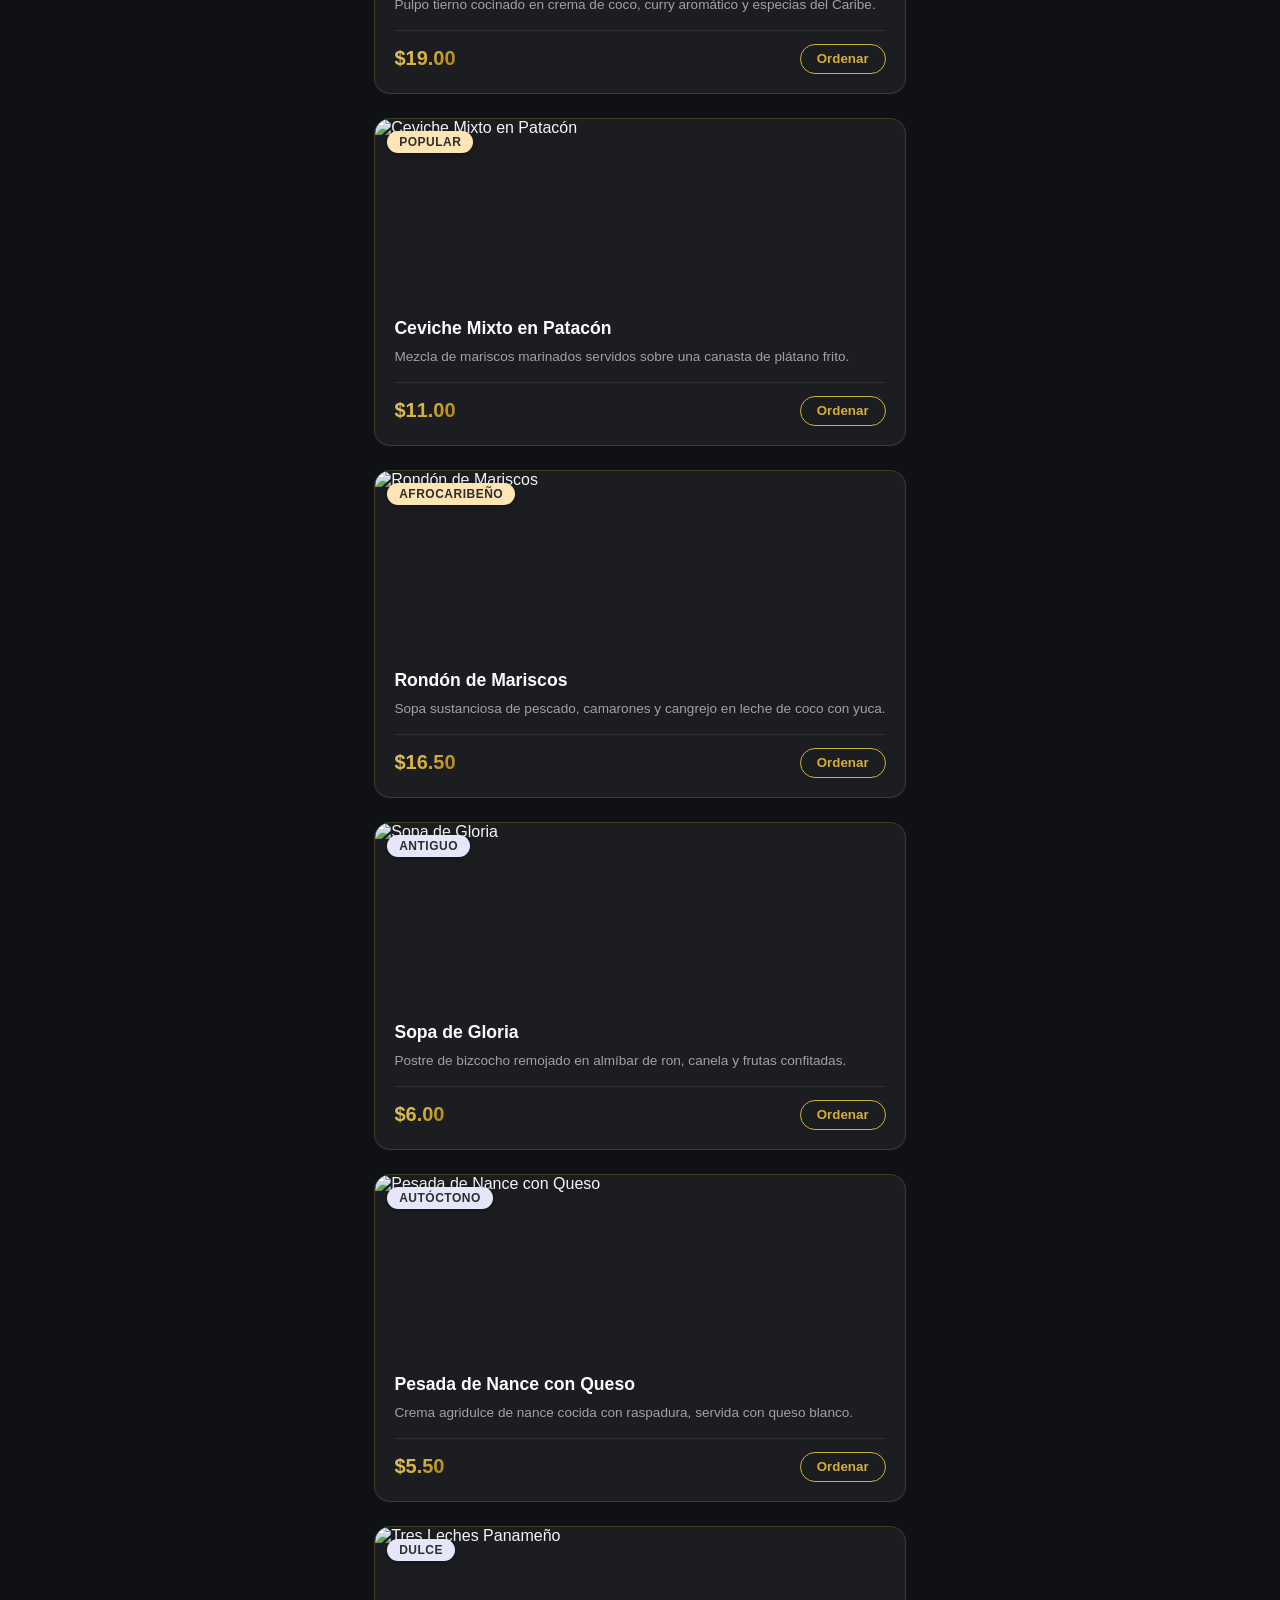
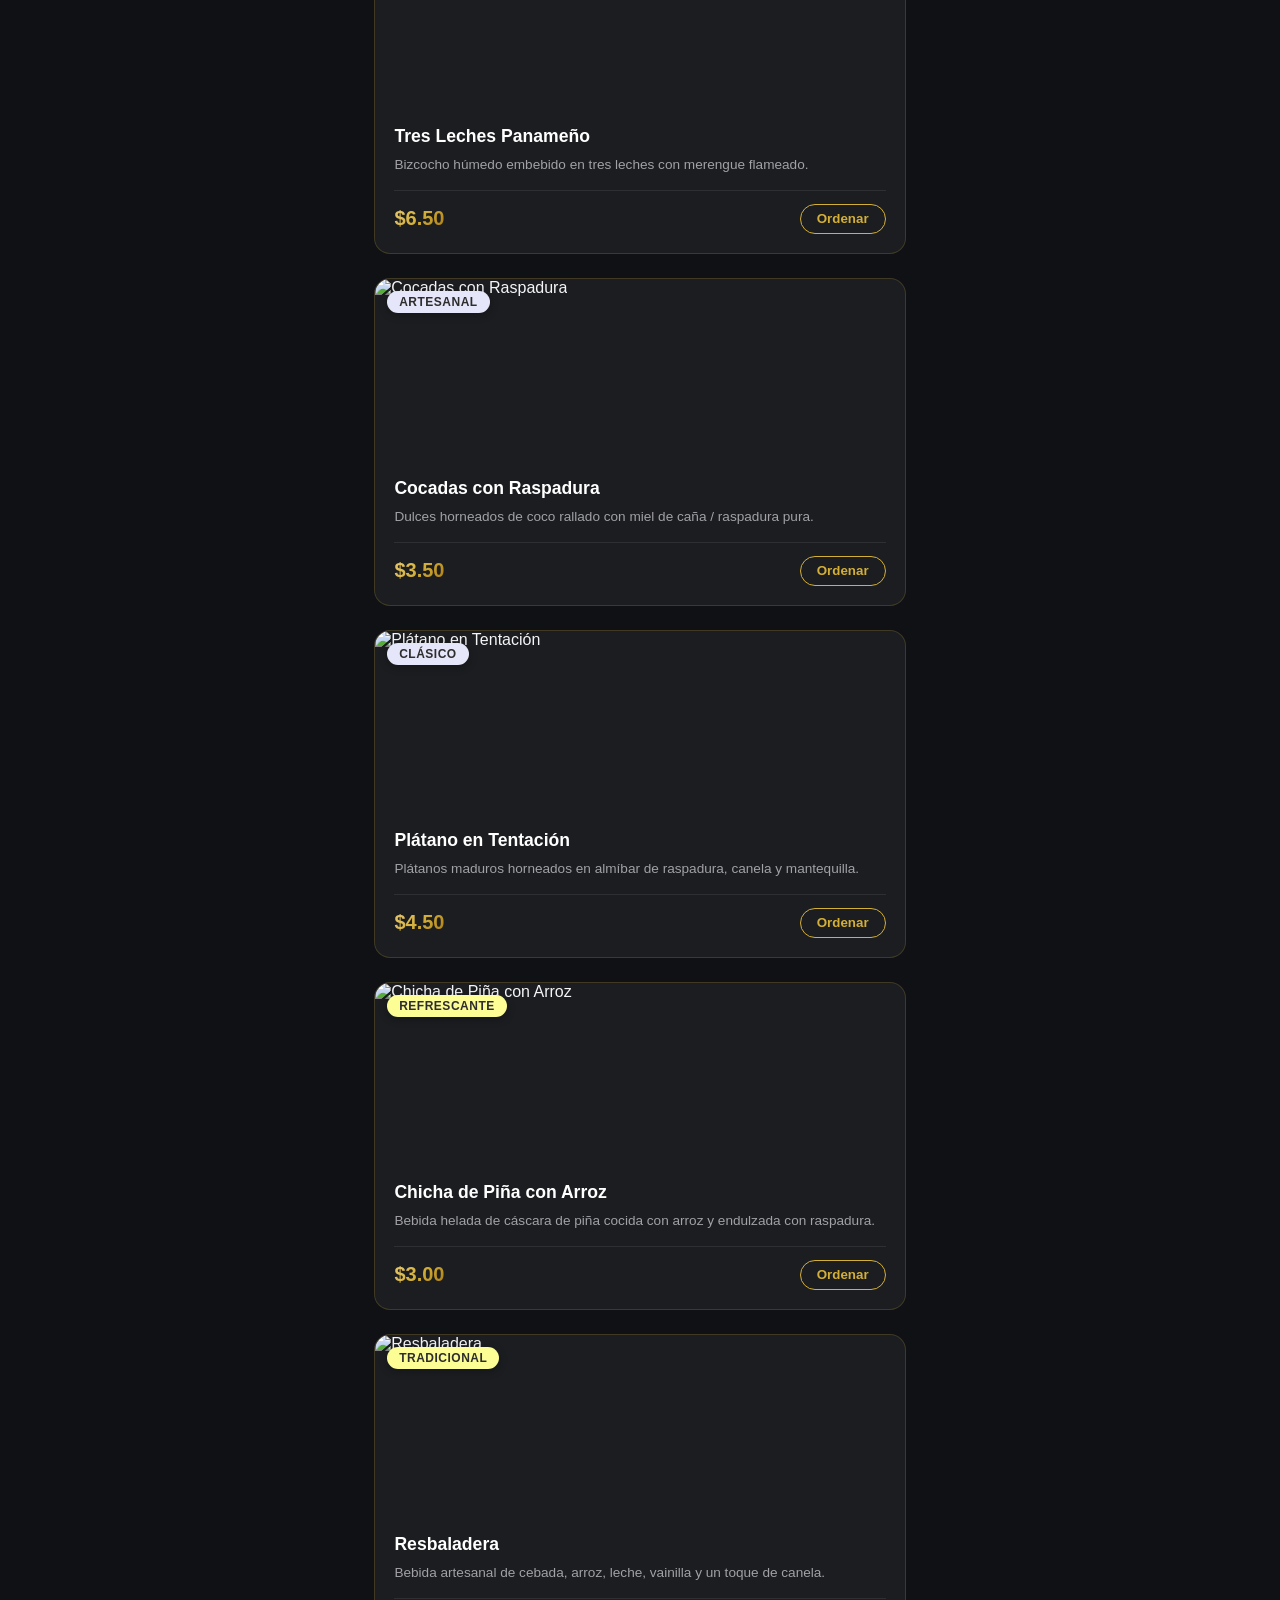
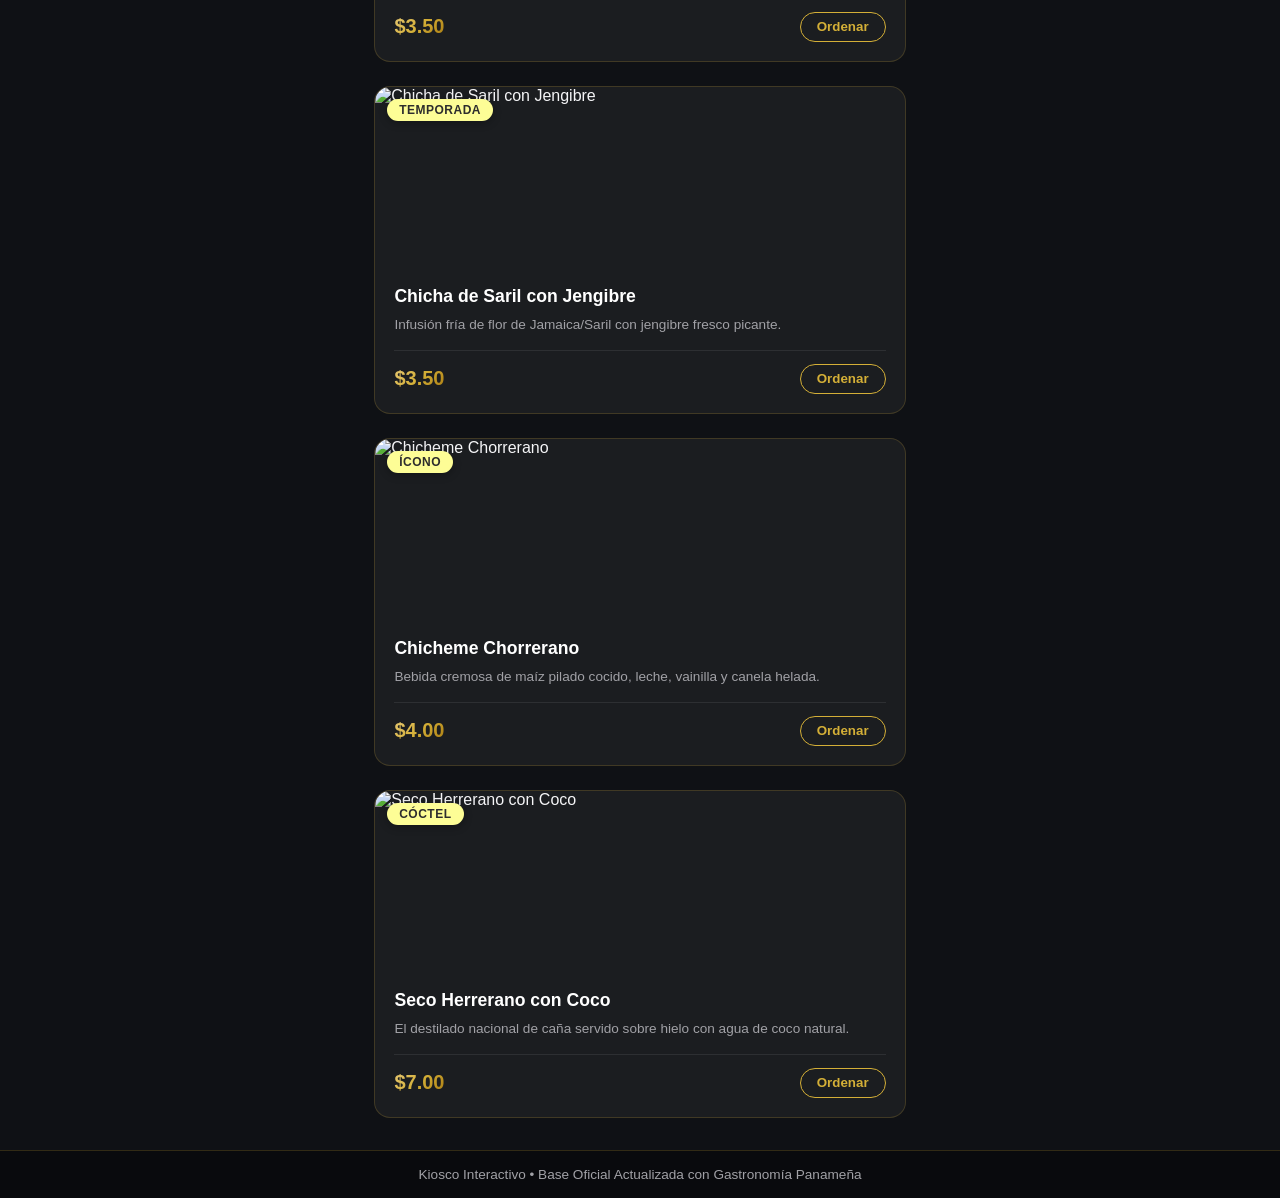
==== commit 8083468f: "Update index.html" ====
--- a/index.html
+++ b/index.html
@@ -1,689 +1,377 @@
 <!DOCTYPE html>
 <html lang="es">
 <head>
-    <meta charset="UTF-8">
-    <meta name="viewport" content="width=device-width, initial-scale=1.0">
-    <title>Golden Liquid & Soft Pastels - Interfaz para Restaurante</title>
-    <!-- Iconos FontAwesome -->
-    <link rel="stylesheet" href="https://cdnjs.cloudflare.com/ajax/libs/font-awesome/6.4.0/css/all.min.css">
-    <style>
-        /* =========================================================
-           PALETA DE COLORES: LIQUID GOLD & SOFT PASTELS
-           ========================================================= */
-        :root {
-            /* Colores Base y Fondos Oscuros Elegantes */
-            --bg-dark: #0f0d13;
-            --bg-card: rgba(26, 22, 33, 0.75);
-            
-            /* Gradiente Oro Líquido Fluido */
-            --liquid-gold-grad: linear-gradient(135deg, #fff3a7 0%, #f3ce6d 25%, #c59b27 50%, #fbe389 75%, #a47c16 100%);
-            --liquid-gold-soft: linear-gradient(135deg, rgba(243, 206, 109, 0.15) 0%, rgba(197, 155, 39, 0.05) 100%);
-            --gold-glow: rgba(243, 206, 109, 0.35);
-            --gold-accent: #f3ce6d;
-            
-            /* Colores Pastel Suaves */
-            --pastel-rose: #fce1e4;
-            --pastel-mint: #e8f5e9;
-            --pastel-cream: #fff9e6;
-            --pastel-peach: #ffe5d9;
-            --pastel-lavender: #f3e8ff;
-            
-            /* Textos */
-            --text-primary: #fbfbfb;
-            --text-secondary: #c4c0cd;
-            --text-dark: #1a1621;
-            
-            /* Bordes y Vidrio */
-            --glass-border: linear-gradient(135deg, rgba(243, 206, 109, 0.6) 0%, rgba(255, 255, 255, 0.1) 50%, rgba(197, 155, 39, 0.4) 100%);
-            --radius-main: 24px;
-        }
-
-        * {
-            box-sizing: border-box;
-            margin: 0;
-            padding: 0;
-            font-family: 'Plus Jakarta Sans', -apple-system, BlinkMacSystemFont, "Segoe UI", Roboto, sans-serif;
-            -webkit-tap-highlight-color: transparent;
-        }
-
-        body {
-            background-color: var(--bg-dark);
-            background-image: 
-                radial-gradient(circle at 10% 10%, rgba(243, 206, 109, 0.08) 0%, transparent 40%),
-                radial-gradient(circle at 90% 80%, rgba(252, 225, 228, 0.05) 0%, transparent 45%);
-            color: var(--text-primary);
-            min-height: 100vh;
-            padding: 20px;
-            display: flex;
-            justify-content: center;
-            align-items: center;
-        }
-
-        /* Contenedor Principal Estilo Tablet / Kiosco */
-        .app-container {
-            width: 100%;
-            max-width: 1200px;
-            background: rgba(18, 15, 23, 0.85);
-            backdrop-filter: blur(20px);
-            border-radius: var(--radius-main);
-            border: 1px solid rgba(243, 206, 109, 0.2);
-            box-shadow: 0 20px 50px rgba(0, 0, 0, 0.6), 0 0 30px rgba(243, 206, 109, 0.1);
-            padding: 30px;
-            display: flex;
-            flex-direction: column;
-            gap: 25px;
-            overflow: hidden;
-        }
-
-        /* =========================================================
-           HEADER & NAVEGACIÓN
-           ========================================================= */
-        .navbar {
-            display: flex;
-            justify-content: space-between;
-            align-items: center;
-            padding: 12px 28px;
-            background: rgba(26, 22, 33, 0.8);
-            border-radius: 50px;
-            border: 1px solid rgba(243, 206, 109, 0.25);
-            box-shadow: 0 8px 32px rgba(0, 0, 0, 0.3);
-        }
-
-        .brand-logo {
-            display: flex;
-            align-items: center;
-            gap: 12px;
-        }
-
-        .logo-icon {
-            width: 40px;
-            height: 40px;
-            border-radius: 50%;
-            background: var(--liquid-gold-grad);
-            display: flex;
-            align-items: center;
-            justify-content: center;
-            color: var(--text-dark);
-            font-size: 1.2rem;
-            box-shadow: 0 0 15px var(--gold-glow);
-        }
-
-        .brand-title {
-            font-size: 1.3rem;
-            font-weight: 800;
-            letter-spacing: 1.5px;
-            background: var(--liquid-gold-grad);
-            -webkit-background-clip: text;
-            -webkit-text-fill-color: transparent;
-            text-transform: uppercase;
-        }
-
-        .nav-links {
-            display: flex;
-            list-style: none;
-            gap: 8px;
-        }
-
-        .nav-item button {
-            background: transparent;
-            border: none;
-            color: var(--text-secondary);
-            padding: 12px 22px;
-            border-radius: 30px;
-            font-size: 0.95rem;
-            font-weight: 600;
-            cursor: pointer;
-            transition: all 0.3s cubic-bezier(0.4, 0, 0.2, 1);
-            display: flex;
-            align-items: center;
-            gap: 8px;
-        }
-
-        .nav-item.active button, .nav-item button:hover {
-            color: var(--text-dark);
-            background: var(--liquid-gold-grad);
-            box-shadow: 0 0 20px var(--gold-glow), inset 0 0 8px rgba(255, 255, 255, 0.8);
-            transform: translateY(-2px);
-        }
-
-        /* =========================================================
-           BARRA DE BÚSQUEDA Y FILTROS PASTEL
-           ========================================================= */
-        .search-container {
-            display: flex;
-            flex-direction: column;
-            align-items: center;
-            gap: 20px;
-            margin: 10px 0;
-        }
-
-        .search-box-wrapper {
-            position: relative;
-            width: 100%;
-            max-width: 650px;
-            padding: 2px;
-            border-radius: 50px;
-            background: var(--liquid-gold-grad);
-            box-shadow: 0 10px 25px rgba(0, 0, 0, 0.4);
-        }
-
-        .search-box {
-            display: flex;
-            align-items: center;
-            background: #14111a;
-            border-radius: 50px;
-            padding: 6px 12px 6px 24px;
-        }
-
-        .search-input {
-            width: 100%;
-            border: none;
-            background: transparent;
-            color: var(--text-primary);
-            font-size: 1.05rem;
-            outline: none;
-            padding: 8px 0;
-        }
-
-        .search-input::placeholder {
-            color: rgba(196, 192, 205, 0.5);
-        }
-
-        .search-btn {
-            background: var(--liquid-gold-grad);
-            border: none;
-            width: 44px;
-            height: 44px;
-            border-radius: 50%;
-            color: var(--text-dark);
-            font-size: 1.1rem;
-            cursor: pointer;
-            display: flex;
-            align-items: center;
-            justify-content: center;
-            transition: transform 0.2s;
-            box-shadow: 0 0 10px var(--gold-glow);
-        }
-
-        .search-btn:hover {
-            transform: scale(1.08);
-        }
-
-        /* Chips / Categorías en Tonos Pastel */
-        .category-chips {
-            display: flex;
-            gap: 12px;
-            overflow-x: auto;
-            padding: 5px 0 10px 0;
-            width: 100%;
-            justify-content: center;
-        }
-
-        .chip {
-            padding: 8px 18px;
-            border-radius: 20px;
-            font-size: 0.85rem;
-            font-weight: 700;
-            cursor: pointer;
-            border: none;
-            transition: all 0.2s ease;
-            display: flex;
-            align-items: center;
-            gap: 6px;
-            color: #2a2438;
-        }
-
-        .chip-all { background: var(--liquid-gold-grad); color: var(--text-dark); }
-        .chip-pink { background: var(--pastel-rose); }
-        .chip-mint { background: var(--pastel-mint); }
-        .chip-peach { background: var(--pastel-peach); }
-        .chip-cream { background: var(--pastel-cream); }
-        .chip-lavender { background: var(--pastel-lavender); }
-
-        .chip:hover {
-            transform: translateY(-2px);
-            filter: brightness(1.05);
-            box-shadow: 0 4px 12px rgba(0,0,0,0.3);
-        }
-
-        /* =========================================================
-           SECCIONES DE CONTENIDO
-           ========================================================= */
-        .content-section {
-            display: none;
-            animation: fadeIn 0.4s ease-in-out forwards;
-        }
-
-        .content-section.active {
-            display: block;
-        }
-
-        @keyframes fadeIn {
-            from { opacity: 0; transform: translateY(10px); }
-            to { opacity: 1; transform: translateY(0); }
-        }
-
-        .section-header {
-            display: flex;
-            align-items: center;
-            gap: 12px;
-            margin-bottom: 20px;
-        }
-
-        .section-header h2 {
-            font-size: 1.4rem;
-            font-weight: 700;
-            color: var(--text-primary);
-            letter-spacing: 0.5px;
-        }
-
-        .badge-gold {
-            background: var(--liquid-gold-grad);
-            color: var(--text-dark);
-            padding: 4px 12px;
-            border-radius: 12px;
-            font-size: 0.75rem;
-            font-weight: 800;
-            text-transform: uppercase;
-        }
-
-        /* =========================================================
-           ZONA DE SUGERENCIAS / TARJETAS DE PLATOS
-           ========================================================= */
-        .suggestions-grid {
-            display: grid;
-            grid-template-columns: repeat(auto-fit, minmax(300px, 1fr));
-            gap: 25px;
-        }
-
-        .dish-card {
-            background: var(--bg-card);
-            border-radius: 20px;
-            position: relative;
-            padding: 2px;
-            background-image: linear-gradient(135deg, rgba(243, 206, 109, 0.4) 0%, rgba(255,255,255,0.05) 50%, rgba(243, 206, 109, 0.1) 100%);
-            transition: all 0.3s ease;
-        }
-
-        .dish-card:hover {
-            transform: translateY(-6px);
-            box-shadow: 0 15px 30px rgba(0, 0, 0, 0.5), 0 0 20px rgba(243, 206, 109, 0.2);
-        }
-
-        .dish-card-inner {
-            background: #16121d;
-            border-radius: 18px;
-            padding: 18px;
-            height: 100%;
-            display: flex;
-            flex-direction: column;
-        }
-
-        .dish-img-container {
-            position: relative;
-            width: 100%;
-            height: 180px;
-            border-radius: 14px;
-            overflow: hidden;
-            margin-bottom: 15px;
-        }
-
-        .dish-img {
-            width: 100%;
-            height: 100%;
-            object-fit: cover;
-            transition: transform 0.5s ease;
-        }
-
-        .dish-card:hover .dish-img {
-            transform: scale(1.05);
-        }
-
-        /* Tags Pastel sobre la foto */
-        .dish-tag-pastel {
-            position: absolute;
-            top: 12px;
-            left: 12px;
-            padding: 5px 12px;
-            border-radius: 20px;
-            font-size: 0.75rem;
-            font-weight: 800;
-            color: #2a2438;
-            box-shadow: 0 4px 10px rgba(0,0,0,0.3);
-        }
-
-        .tag-rose { background: var(--pastel-rose); }
-        .tag-mint { background: var(--pastel-mint); }
-        .tag-peach { background: var(--pastel-peach); }
-
-        .dish-title {
-            font-size: 1.15rem;
-            font-weight: 700;
-            color: var(--text-primary);
-            margin-bottom: 8px;
-        }
-
-        .dish-desc {
-            font-size: 0.88rem;
-            color: var(--text-secondary);
-            line-height: 1.4;
-            margin-bottom: 20px;
-            flex-grow: 1;
-        }
-
-        .dish-footer {
-            display: flex;
-            justify-content: space-between;
-            align-items: center;
-            border-top: 1px solid rgba(255, 255, 255, 0.08);
-            padding-top: 12px;
-        }
-
-        .dish-price {
-            font-size: 1.3rem;
-            font-weight: 800;
-            background: var(--liquid-gold-grad);
-            -webkit-background-clip: text;
-            -webkit-text-fill-color: transparent;
-        }
-
-        .btn-gold-action {
-            background: var(--liquid-gold-grad);
-            color: var(--text-dark);
-            border: none;
-            padding: 10px 20px;
-            border-radius: 25px;
-            font-size: 0.9rem;
-            font-weight: 800;
-            cursor: pointer;
-            display: flex;
-            align-items: center;
-            gap: 6px;
-            transition: all 0.2s;
-            box-shadow: 0 4px 12px var(--gold-glow);
-        }
-
-        .btn-gold-action:hover {
-            transform: scale(1.05);
-            box-shadow: 0 0 18px var(--gold-glow);
-        }
-
-        /* =========================================================
-           SECCIONES SECUNDARIAS (Búsqueda, Ayuda, Contacto)
-           ========================================================= */
-        .panel-box {
-            background: var(--bg-card);
-            border: 1px solid rgba(243, 206, 109, 0.2);
-            border-radius: 20px;
-            padding: 30px;
-            backdrop-filter: blur(10px);
-        }
-
-        .grid-2col {
-            display: grid;
-            grid-template-columns: repeat(auto-fit, minmax(280px, 1fr));
-            gap: 20px;
-        }
-
-        .help-card {
-            background: rgba(255, 255, 255, 0.03);
-            border-radius: 16px;
-            padding: 20px;
-            border: 1px solid rgba(255, 255, 255, 0.08);
-            text-align: center;
-            cursor: pointer;
-            transition: all 0.3s;
-        }
-
-        .help-card:hover {
-            border-color: var(--gold-accent);
-            background: rgba(243, 206, 109, 0.05);
-            transform: translateY(-4px);
-        }
-
-        .help-icon {
-            font-size: 2rem;
-            margin-bottom: 12px;
-            color: var(--gold-accent);
-        }
-
-        .form-group { margin-bottom: 18px; }
-
-        .form-label {
-            display: block;
-            margin-bottom: 8px;
-            font-size: 0.9rem;
-            color: var(--text-secondary);
-        }
-
-        .form-input, .form-textarea {
-            width: 100%;
-            padding: 12px 18px;
-            background: rgba(15, 13, 19, 0.8);
-            border: 1px solid rgba(243, 206, 109, 0.3);
-            border-radius: 12px;
-            color: var(--text-primary);
-            outline: none;
-            font-size: 0.95rem;
-        }
-
-        .form-input:focus, .form-textarea:focus {
-            border-color: var(--gold-accent);
-            box-shadow: 0 0 10px var(--gold-glow);
-        }
-    </style>
+  <meta charset="UTF-8">
+  <meta name="viewport" content="width=device-width, initial-scale=1.0">
+  <title>Kiosco Gastronómico Panameño</title>
+  <style>
+    :root {
+      --gold-gradient: linear-gradient(135deg, #e6c875 0%, #d4af37 50%, #aa7c11 100%);
+      --bg-dark: #0f1115;
+      --card-bg: rgba(255, 255, 255, 0.05);
+      --card-border: rgba(212, 175, 55, 0.2);
+      --text-light: #f5f5f7;
+      --text-muted: #a1a1a6;
+      
+      /* Pasteles */
+      --pastel-pink: #ffd1dc;
+      --pastel-peach: #ffe5b4;
+      --pastel-cream: #fdfd96;
+      --pastel-lavender: #e6e6fa;
+      --pastel-text: #2d2d2d;
+    }
+
+    * {
+      box-sizing: border-box;
+      margin: 0;
+      padding: 0;
+      font-family: -apple-system, BlinkMacSystemFont, "Segoe UI", Roboto, Helvetica, Arial, sans-serif;
+    }
+
+    body {
+      background-color: var(--bg-dark);
+      color: var(--text-light);
+      min-height: 100vh;
+      display: flex;
+      flex-direction: column;
+      overflow-x: hidden;
+    }
+
+    /* Top Bar Header */
+    header {
+      padding: 1.5rem 2rem;
+      background: rgba(15, 17, 21, 0.85);
+      backdrop-filter: blur(12px);
+      border-bottom: 1px solid var(--card-border);
+      position: sticky;
+      top: 0;
+      z-index: 100;
+      display: flex;
+      justify-content: space-between;
+      align-items: center;
+    }
+
+    .brand-logo {
+      font-size: 1.5rem;
+      font-weight: 800;
+      background: var(--gold-gradient);
+      -webkit-background-clip: text;
+      -webkit-text-fill-color: transparent;
+      letter-spacing: 1px;
+    }
+
+    /* Dynamic Menu Controls */
+    .controls {
+      display: flex;
+      gap: 1rem;
+      align-items: center;
+    }
+
+    .search-box input {
+      background: rgba(255, 255, 255, 0.08);
+      border: 1px solid var(--card-border);
+      padding: 0.6rem 1.2rem;
+      border-radius: 20px;
+      color: #fff;
+      outline: none;
+      width: 220px;
+      transition: all 0.3s ease;
+    }
+
+    .search-box input:focus {
+      border-color: #d4af37;
+      width: 260px;
+    }
+
+    /* Category Filter Nav */
+    .category-nav {
+      display: flex;
+      gap: 0.8rem;
+      padding: 1rem 2rem;
+      overflow-x: auto;
+      background: rgba(0, 0, 0, 0.2);
+    }
+
+    .cat-btn {
+      background: rgba(255, 255, 255, 0.05);
+      border: 1px solid rgba(255, 255, 255, 0.1);
+      color: var(--text-muted);
+      padding: 0.5rem 1.2rem;
+      border-radius: 15px;
+      cursor: pointer;
+      white-space: nowrap;
+      transition: all 0.3s ease;
+    }
+
+    .cat-btn.active, .cat-btn:hover {
+      background: var(--gold-gradient);
+      color: #000;
+      font-weight: 600;
+      border-color: transparent;
+    }
+
+    /* Menu Grid Container */
+    .container {
+      padding: 2rem;
+      max-width: 1400px;
+      margin: 0 auto;
+      flex: 1;
+    }
+
+    .grid-menu {
+      display: grid;
+      grid-template-columns: repeat(auto-fill, minmax(280px, 1fr));
+      gap: 1.5rem;
+    }
+
+    /* Product Card with Liquid Gold & Pastel details */
+    .card {
+      background: var(--card-bg);
+      border: 1px solid var(--card-border);
+      border-radius: 16px;
+      overflow: hidden;
+      display: flex;
+      flex-direction: column;
+      transition: transform 0.3s ease, box-shadow 0.3s ease;
+      position: relative;
+    }
+
+    .card:hover {
+      transform: translateY(-5px);
+      box-shadow: 0 10px 25px rgba(212, 175, 55, 0.15);
+    }
+
+    .card-img-wrapper {
+      position: relative;
+      width: 100%;
+      height: 180px;
+      overflow: hidden;
+    }
+
+    .card-img {
+      width: 100%;
+      height: 100%;
+      object-fit: cover;
+      transition: transform 0.5s ease;
+    }
+
+    .card:hover .card-img {
+      transform: scale(1.08);
+    }
+
+    /* Pastel Badge / Chip */
+    .chip {
+      position: absolute;
+      top: 12px;
+      left: 12px;
+      padding: 0.25rem 0.75rem;
+      border-radius: 12px;
+      font-size: 0.75rem;
+      font-weight: 700;
+      color: var(--pastel-text);
+      text-transform: uppercase;
+      letter-spacing: 0.5px;
+      box-shadow: 0 2px 8px rgba(0,0,0,0.3);
+    }
+
+    .chip-pink { background-color: var(--pastel-pink); }
+    .chip-peach { background-color: var(--pastel-peach); }
+    .chip-cream { background-color: var(--pastel-cream); }
+    .chip-lavender { background-color: var(--pastel-lavender); }
+
+    .card-content {
+      padding: 1.2rem;
+      display: flex;
+      flex-direction: column;
+      flex: 1;
+    }
+
+    .card-title {
+      font-size: 1.1rem;
+      font-weight: 700;
+      margin-bottom: 0.5rem;
+      color: #fff;
+    }
+
+    .card-desc {
+      font-size: 0.85rem;
+      color: var(--text-muted);
+      line-height: 1.4;
+      margin-bottom: 1rem;
+      flex: 1;
+    }
+
+    .card-footer {
+      display: flex;
+      justify-content: space-between;
+      align-items: center;
+      margin-top: auto;
+      padding-top: 0.8rem;
+      border-top: 1px solid rgba(255, 255, 255, 0.08);
+    }
+
+    .price {
+      font-size: 1.25rem;
+      font-weight: 800;
+      background: var(--gold-gradient);
+      -webkit-background-clip: text;
+      -webkit-text-fill-color: transparent;
+    }
+
+    .add-btn {
+      background: transparent;
+      border: 1px solid #d4af37;
+      color: #d4af37;
+      padding: 0.4rem 1rem;
+      border-radius: 20px;
+      font-weight: 600;
+      cursor: pointer;
+      transition: all 0.3s ease;
+    }
+
+    .add-btn:hover {
+      background: var(--gold-gradient);
+      color: #000;
+    }
+
+    /* Footer Navigation Kiosk */
+    footer {
+      padding: 1rem 2rem;
+      text-align: center;
+      border-top: 1px solid var(--card-border);
+      background: rgba(0,0,0,0.4);
+      font-size: 0.85rem;
+      color: var(--text-muted);
+    }
+  </style>
 </head>
 <body>
 
-    <div class="app-container">
-        
-        <!-- NAVEGACIÓN -->
-        <nav class="navbar">
-            <div class="brand-logo">
-                <div class="logo-icon"><i class="fa-solid fa-utensils"></i></div>
-                <span class="brand-title">AURA DINING</span>
+  <!-- App Header -->
+  <header>
+    <div class="brand-logo">SABORES DE PANAMÁ</div>
+    <div class="controls">
+      <div class="search-box">
+        <input type="text" id="searchInput" placeholder="Buscar plato o bebida..." onkeyup="filterMenu()">
+      </div>
+    </div>
+  </header>
+
+  <!-- Category Filter Bar -->
+  <nav class="category-nav">
+    <button class="cat-btn active" onclick="filterCategory('Todos', this)">Todos (30)</button>
+    <button class="cat-btn" onclick="filterCategory('Desayunos', this)">Desayunos & Frituras</button>
+    <button class="cat-btn" onclick="filterCategory('Platos Fuertes', this)">Platos Fuertes</button>
+    <button class="cat-btn" onclick="filterCategory('Mariscos', this)">Mariscos & Costas</button>
+    <button class="cat-btn" onclick="filterCategory('Postres', this)">Postres Típicos</button>
+    <button class="cat-btn" onclick="filterCategory('Bebidas', this)">Bebidas Tradicionales</button>
+  </nav>
+
+  <!-- Main Menu Grid -->
+  <main class="container">
+    <div class="grid-menu" id="menuGrid">
+      <!-- Los 30 platos se renderizan dinámicamente con JS -->
+    </div>
+  </main>
+
+  <footer>
+    <p>Kiosco Interactivo • Base Oficial Actualizada con Gastronomía Panameña</p>
+  </footer>
+
+  <script>
+    // Base de Datos de 30 Platos Típicos Panameños con referencias y recursos abiertos
+    const platosPanama = [
+      // Desayunos & Frituras
+      { id: 1, nombre: "Hojaldra con Queso Blanco", cat: "Desayunos", chip: "chip-cream", tag: "Tradicional", desc: "Masa frita esponjosa acompañada de suave queso blanco artesanal panameño.", precio: "$4.50", img: "https://images.unsplash.com/photo-1589301760014-d929f3979dbc?auto=format&fit=crop&w=600&q=80" },
+      { id: 2, nombre: "Carimañolas de Carne", cat: "Desayunos", chip: "chip-pink", tag: "Entrada", desc: "Fritura de yuca suave rellena de carne picada sazonada al estilo criollo.", precio: "$5.00", img: "https://images.unsplash.com/photo-1565299585323-38d6b0865b47?auto=format&fit=crop&w=600&q=80" },
+      { id: 3, nombre: "Empanadas de Maíz con Queso", cat: "Desayunos", chip: "chip-cream", tag: "Clásico", desc: "Empanadas de maíz pilado fritas y crujientes, rellenas de queso meloso.", precio: "$4.00", img: "https://images.unsplash.com/photo-1626700051175-6818013e1d4f?auto=format&fit=crop&w=600&q=80" },
+      { id: 4, nombre: "Tortilla de Maíz con Chicharrón", cat: "Desayunos", chip: "chip-pink", tag: "Típico", desc: "Gruesa tortilla de maíz asada acompañada de crujiente chicharrón de cerdo.", precio: "$6.50", img: "https://images.unsplash.com/photo-1541518763669-27fef04b14e8?auto=format&fit=crop&w=600&q=80" },
+      { id: 5, nombre: "Bollos de Maíz Nuevo", cat: "Desayunos", chip: "chip-cream", tag: "Artesanal", desc: "Masa de maíz tierno dulce cocida en hoja de caña, servida con mantequilla.", precio: "$3.50", img: "https://images.unsplash.com/photo-1505253716362-afaea1d3d1af?auto=format&fit=crop&w=600&q=80" },
+      { id: 6, nombre: "Tasajo Frito con Yuca", cat: "Desayunos", chip: "chip-pink", tag: "Criollo", desc: "Carne de res ahumada y frita, servida con yuca al vapor o frita.", precio: "$8.50", img: "https://images.unsplash.com/photo-1544025162-d76694265947?auto=format&fit=crop&w=600&q=80" },
+      { id: 7, nombre: "Torrejitas de Maíz Nuevo", cat: "Desayunos", chip: "chip-cream", tag: "Dulce/Salado", desc: "Frituras de maíz tierno levemente endulzadas, crujientes por fuera.", precio: "$4.50", img: "https://images.unsplash.com/photo-1528735602780-2552fd46c7af?auto=format&fit=crop&w=600&q=80" },
+      { id: 8, nombre: "Chorizo de Las Tablas", cat: "Desayunos", chip: "chip-pink", tag: "Auténtico", desc: "Chorizo de cerdo artesanal ahumado con caña de azúcar y especias de la villa.", precio: "$7.00", img: "https://images.unsplash.com/photo-1597289124948-688c1a35cb48?auto=format&fit=crop&w=600&q=80" },
+
+      // Platos Fuertes
+      { id: 9, nombre: "Sancocho Panameño de Gallina", cat: "Platos Fuertes", chip: "chip-pink", tag: "Sopa Insignia", desc: "Sopa tradicional con gallina dura, ñame, culantro fresco y arroz blanco.", precio: "$12.00", img: "https://images.unsplash.com/photo-1547592180-85f173990554?auto=format&fit=crop&w=600&q=80" },
+      { id: 10, nombre: "Ropa Vieja con Arroz con Coco", cat: "Platos Fuertes", chip: "chip-pink", tag: "Favorito", desc: "Carne de res deshilachada en salsa de tomate y vegetales con arroz de coco.", precio: "$14.50", img: "https://images.unsplash.com/photo-1588168333986-5078d3ae3976?auto=format&fit=crop&w=600&q=80" },
+      { id: 11, nombre: "Arroz con Guandú y Pork Belly", cat: "Platos Fuertes", chip: "chip-pink", tag: "Festivo", desc: "Arroz con guandú oloroso y trozos jugosos de panceta de cerdo tostada.", precio: "$15.00", img: "https://images.unsplash.com/photo-1512058564366-18510be2db19?auto=format&fit=crop&w=600&q=80" },
+      { id: 12, nombre: "Lengua de Res en Salsa Criolla", cat: "Platos Fuertes", chip: "chip-pink", tag: "Especialidad", desc: "Suave lengua de res cocinada a fuego lento en reducción de ajíes y tomate.", precio: "$16.00", img: "https://images.unsplash.com/photo-1544025162-d76694265947?auto=format&fit=crop&w=600&q=80" },
+      { id: 13, nombre: "Gallina Guisada Interiorana", cat: "Platos Fuertes", chip: "chip-pink", tag: "Casero", desc: "Gallina criolla en jugo concentrado de achiote, cebolla y pimientos verdes.", precio: "$13.00", img: "https://images.unsplash.com/photo-1604908176997-125f25cc6f3d?auto=format&fit=crop&w=600&q=80" },
+      { id: 14, nombre: "Mondongo a la Panameña", cat: "Platos Fuertes", chip: "chip-pink", tag: "Tradición", desc: "Guisado de mondongo con garbanzos, chorizo y vegetales en salsa colorada.", precio: "$11.50", img: "https://images.unsplash.com/photo-1547592180-85f173990554?auto=format&fit=crop&w=600&q=80" },
+
+      // Mariscos
+      { id: 15, nombre: "Pescado Frito con Patacones", cat: "Mariscos", chip: "chip-peach", tag: "Afroantillano", desc: "Pargo rojo entero frito y sazonado, acompañado de patacones crocantes.", precio: "$18.00", img: "https://images.unsplash.com/photo-1519708227418-c8fd9a32b7a2?auto=format&fit=crop&w=600&q=80" },
+      { id: 16, nombre: "Ceviche de Corvina", cat: "Mariscos", chip: "chip-peach", tag: "Fresco", desc: "Corvina marinada en limón criollo, cebolla morada, ají chombo y galletas.", precio: "$9.50", img: "https://images.unsplash.com/photo-1535400255456-984241443b29?auto=format&fit=crop&w=600&q=80" },
+      { id: 17, nombre: "Camarones al Ajillo", cat: "Mariscos", chip: "chip-peach", tag: "Pacifico", desc: "Camarones salteados en abundante ajo, mantequilla y vino blanco.", precio: "$17.50", img: "https://images.unsplash.com/photo-1565680018434-b513d5e5fd47?auto=format&fit=crop&w=600&q=80" },
+      { id: 18, nombre: "Pulpo al Curry Estilo Colón", cat: "Mariscos", chip: "chip-peach", tag: "Caribeño", desc: "Pulpo tierno cocinado en crema de coco, curry aromático y especias del Caribe.", precio: "$19.00", img: "https://images.unsplash.com/photo-1545247181-516773cae754?auto=format&fit=crop&w=600&q=80" },
+      { id: 19, nombre: "Ceviche Mixto en Patacón", cat: "Mariscos", chip: "chip-peach", tag: "Popular", desc: "Mezcla de mariscos marinados servidos sobre una canasta de plátano frito.", precio: "$11.00", img: "https://images.unsplash.com/photo-1535400255456-984241443b29?auto=format&fit=crop&w=600&q=80" },
+      { id: 20, nombre: "Rondón de Mariscos", cat: "Mariscos", chip: "chip-peach", tag: "Afrocaribeño", desc: "Sopa sustanciosa de pescado, camarones y cangrejo en leche de coco con yuca.", precio: "$16.50", img: "https://images.unsplash.com/photo-1547592180-85f173990554?auto=format&fit=crop&w=600&q=80" },
+
+      // Postres
+      { id: 21, nombre: "Sopa de Gloria", cat: "Postres", chip: "chip-lavender", tag: "Antiguo", desc: "Postre de bizcocho remojado en almíbar de ron, canela y frutas confitadas.", precio: "$6.00", img: "https://images.unsplash.com/photo-1509440159596-0249088772ff?auto=format&fit=crop&w=600&q=80" },
+      { id: 22, nombre: "Pesada de Nance con Queso", cat: "Postres", chip: "chip-lavender", tag: "Autóctono", desc: "Crema agridulce de nance cocida con raspadura, servida con queso blanco.", precio: "$5.50", img: "https://images.unsplash.com/photo-1551024709-8f23befc6f87?auto=format&fit=crop&w=600&q=80" },
+      { id: 23, nombre: "Tres Leches Panameño", cat: "Postres", chip: "chip-lavender", tag: "Dulce", desc: "Bizcocho húmedo embebido en tres leches con merengue flameado.", precio: "$6.50", img: "https://images.unsplash.com/photo-1464349095431-e9a21285b5f3?auto=format&fit=crop&w=600&q=80" },
+      { id: 24, nombre: "Cocadas con Raspadura", cat: "Postres", chip: "chip-lavender", tag: "Artesanal", desc: "Dulces horneados de coco rallado con miel de caña / raspadura pura.", precio: "$3.50", img: "https://images.unsplash.com/photo-1587314168485-3236d6710814?auto=format&fit=crop&w=600&q=80" },
+      { id: 25, nombre: "Plátano en Tentación", cat: "Postres", chip: "chip-lavender", tag: "Clásico", desc: "Plátanos maduros horneados en almíbar de raspadura, canela y mantequilla.", precio: "$4.50", img: "https://images.unsplash.com/photo-1603046891726-36bfd957e0bf?auto=format&fit=crop&w=600&q=80" },
+
+      // Bebidas
+      { id: 26, nombre: "Chicha de Piña con Arroz", cat: "Bebidas", chip: "chip-cream", tag: "Refrescante", desc: "Bebida helada de cáscara de piña cocida con arroz y endulzada con raspadura.", precio: "$3.00", img: "https://images.unsplash.com/photo-1513558161293-cdaf765ed2fd?auto=format&fit=crop&w=600&q=80" },
+      { id: 27, nombre: "Resbaladera", cat: "Bebidas", chip: "chip-cream", tag: "Tradicional", desc: "Bebida artesanal de cebada, arroz, leche, vainilla y un toque de canela.", precio: "$3.50", img: "https://images.unsplash.com/photo-1551024709-8f23befc6f87?auto=format&fit=crop&w=600&q=80" },
+      { id: 28, nombre: "Chicha de Saril con Jengibre", cat: "Bebidas", chip: "chip-cream", tag: "Temporada", desc: "Infusión fría de flor de Jamaica/Saril con jengibre fresco picante.", precio: "$3.50", img: "https://images.unsplash.com/photo-1546171753-97d7676e4182?auto=format&fit=crop&w=600&q=80" },
+      { id: 29, nombre: "Chicheme Chorrerano", cat: "Bebidas", chip: "chip-cream", tag: "Ícono", desc: "Bebida cremosa de maíz pilado cocido, leche, vainilla y canela helada.", precio: "$4.00", img: "https://images.unsplash.com/photo-1572490122747-3968b75cc699?auto=format&fit=crop&w=600&q=80" },
+      { id: 30, nombre: "Seco Herrerano con Coco", cat: "Bebidas", chip: "chip-cream", tag: "Cóctel", desc: "El destilado nacional de caña servido sobre hielo con agua de coco natural.", precio: "$7.00", img: "https://images.unsplash.com/photo-1514362545857-3bc16c4c7d1b?auto=format&fit=crop&w=600&q=80" }
+    ];
+
+    let activeCategory = 'Todos';
+
+    function renderMenu(items) {
+      const grid = document.getElementById('menuGrid');
+      grid.innerHTML = '';
+      
+      items.forEach(item => {
+        const card = document.createElement('div');
+        card.className = 'card';
+        card.innerHTML = `
+          <div class="card-img-wrapper">
+            <span class="chip ${item.chip}">${item.tag}</span>
+            <img src="${item.img}" alt="${item.nombre}" class="card-img" loading="lazy">
+          </div>
+          <div class="card-content">
+            <h3 class="card-title">${item.nombre}</h3>
+            <p class="card-desc">${item.desc}</p>
+            <div class="card-footer">
+              <span class="price">${item.precio}</span>
+              <button class="add-btn">Ordenar</button>
             </div>
-            <ul class="nav-links">
-                <li class="nav-item active" onclick="switchTab('menu', this)">
-                    <button><i class="fa-solid fa-book-open"></i> Menú</button>
-                </li>
-                <li class="nav-item" onclick="switchTab('busqueda', this)">
-                    <button><i class="fa-solid fa-magnifying-glass"></i> Búsqueda</button>
-                </li>
-                <li class="nav-item" onclick="switchTab('ayuda', this)">
-                    <button><i class="fa-solid fa-headset"></i> Ayuda</button>
-                </li>
-                <li class="nav-item" onclick="switchTab('contactanos', this)">
-                    <button><i class="fa-solid fa-envelope"></i> Contáctanos</button>
-                </li>
-            </ul>
-        </nav>
-
-        <!-- SECCIÓN: MENÚ -->
-        <div id="tab-menu" class="content-section active">
-            
-            <div class="search-container">
-                <div class="search-box-wrapper">
-                    <div class="search-box">
-                        <input type="text" class="search-input" placeholder="Buscar platillos, cocteles o ingredientes...">
-                        <button class="search-btn"><i class="fa-solid fa-magnifying-glass"></i></button>
-                    </div>
-                </div>
-
-                <div class="category-chips">
-                    <button class="chip chip-all"><i class="fa-solid fa-star"></i> Todos</button>
-                    <button class="chip chip-pink"><i class="fa-solid fa-drumstick-bite"></i> Carnes</button>
-                    <button class="chip chip-mint"><i class="fa-solid fa-leaf"></i> Vegano</button>
-                    <button class="chip chip-peach"><i class="fa-solid fa-fish"></i> Mariscos</button>
-                    <button class="chip chip-cream"><i class="fa-solid fa-martini-glass-citrus"></i> Bebidas</button>
-                    <button class="chip chip-lavender"><i class="fa-solid fa-ice-cream"></i> Postres</button>
-                </div>
-            </div>
-
-            <div class="section-header">
-                <h2>Sugerencias del Chef</h2>
-                <span class="badge-gold">Exclusivos</span>
-            </div>
-
-            <div class="suggestions-grid">
-                
-                <div class="dish-card">
-                    <div class="dish-card-inner">
-                        <div class="dish-img-container">
-                            <span class="dish-tag-pastel tag-peach">Plato Fuerte</span>
-                            <img src="https://images.unsplash.com/photo-1544025162-d76694265947?auto=format&fit=crop&w=600&q=80" alt="Tomahawk" class="dish-img">
-                        </div>
-                        <h3 class="dish-title">Tomahawk en Mantequilla Dorada</h3>
-                        <p class="dish-desc">Corte madurado bañado en mantequilla clarificada de hierbas aromáticas y sal marina fina.</p>
-                        <div class="dish-footer">
-                            <span class="dish-price">$45.00</span>
-                            <button class="btn-gold-action"><i class="fa-solid fa-plus"></i> Ordenar</button>
-                        </div>
-                    </div>
-                </div>
-
-                <div class="dish-card">
-                    <div class="dish-card-inner">
-                        <div class="dish-img-container">
-                            <span class="dish-tag-pastel tag-mint">Orgánico</span>
-                            <img src="https://images.unsplash.com/photo-1563379091339-03b21ab4a4f8?auto=format&fit=crop&w=600&q=80" alt="Risotto" class="dish-img">
-                        </div>
-                        <h3 class="dish-title">Risotto Azafrán & Mariscos</h3>
-                        <p class="dish-desc">Arroz arborio infusionado con azafrán de oro, langostinos al ajillo y brotes frescos.</p>
-                        <div class="dish-footer">
-                            <span class="dish-price">$32.00</span>
-                            <button class="btn-gold-action"><i class="fa-solid fa-plus"></i> Ordenar</button>
-                        </div>
-                    </div>
-                </div>
-
-                <div class="dish-card">
-                    <div class="dish-card-inner">
-                        <div class="dish-img-container">
-                            <span class="dish-tag-pastel tag-rose">Postre Especial</span>
-                            <img src="https://images.unsplash.com/photo-1509440159596-0249088772ff?auto=format&fit=crop&w=600&q=80" alt="Postre" class="dish-img">
-                        </div>
-                        <h3 class="dish-title">Esfera de Chocolate Oro</h3>
-                        <p class="dish-desc">Rellena de mousse de avellana y frutos rojos con baño de caramelo líquido tibio.</p>
-                        <div class="dish-footer">
-                            <span class="dish-price">$16.00</span>
-                            <button class="btn-gold-action"><i class="fa-solid fa-plus"></i> Ordenar</button>
-                        </div>
-                    </div>
-                </div>
-
-            </div>
-        </div>
-
-        <!-- SECCIÓN: BÚSQUEDA -->
-        <div id="tab-busqueda" class="content-section">
-            <div class="panel-box">
-                <div class="section-header">
-                    <h2>Búsqueda Avanzada y Filtros</h2>
-                </div>
-                <div class="grid-2col">
-                    <div>
-                        <div class="form-group">
-                            <label class="form-label">Ingrediente Clave</label>
-                            <input type="text" class="form-input" placeholder="Ej. Trufa, Azafrán, Salmón...">
-                        </div>
-                        <div class="form-group">
-                            <label class="form-label">Rango de Precio</label>
-                            <select class="form-input">
-                                <option>Todos los precios</option>
-                                <option>$10.00 - $25.00</option>
-                                <option>$25.00 - $50.00</option>
-                                <option>$50.00+</option>
-                            </select>
-                        </div>
-                    </div>
-                    <div>
-                        <div class="form-group">
-                            <label class="form-label">Restricciones Dietéticas</label>
-                            <div style="display: flex; gap: 10px; flex-wrap: wrap; margin-top: 5px;">
-                                <button class="chip chip-mint">Sin Gluten</button>
-                                <button class="chip chip-pink">Keto</button>
-                                <button class="chip chip-cream">Vegetariano</button>
-                            </div>
-                        </div>
-                    </div>
-                </div>
-            </div>
-        </div>
-
-        <!-- SECCIÓN: AYUDA -->
-        <div id="tab-ayuda" class="content-section">
-            <div class="panel-box">
-                <div class="section-header">
-                    <h2>Asistencia en Mesa</h2>
-                </div>
-                <div class="grid-2col">
-                    <div class="help-card">
-                        <i class="fa-solid fa-bell help-icon"></i>
-                        <h3>Llamar al Mesero</h3>
-                        <p style="color: var(--text-secondary); font-size: 0.85rem; margin-top: 5px;">Un mesero asistirá a su mesa en breve.</p>
-                    </div>
-                    <div class="help-card">
-                        <i class="fa-solid fa-receipt help-icon"></i>
-                        <h3>Solicitar Cuenta</h3>
-                        <p style="color: var(--text-secondary); font-size: 0.85rem; margin-top: 5px;">Pague con tarjeta, efectivo o pago digital.</p>
-                    </div>
-                    <div class="help-card">
-                        <i class="fa-solid fa-wine-glass help-icon"></i>
-                        <h3>Servicio de Agua / Hielo</h3>
-                        <p style="color: var(--text-secondary); font-size: 0.85rem; margin-top: 5px;">Solicite recarga de bebidas básicas.</p>
-                    </div>
-                    <div class="help-card">
-                        <i class="fa-solid fa-wifi help-icon"></i>
-                        <h3>Red Wi-Fi</h3>
-                        <p style="color: var(--text-secondary); font-size: 0.85rem; margin-top: 5px;">AuraGuest_5G | Clave: auragold2026</p>
-                    </div>
-                </div>
-            </div>
-        </div>
-
-        <!-- SECCIÓN: CONTÁCTANOS -->
-        <div id="tab-contactanos" class="content-section">
-            <div class="panel-box">
-                <div class="section-header">
-                    <h2>Contáctanos y Opiniones</h2>
-                </div>
-                <form onsubmit="event.preventDefault(); alert('¡Gracias por tus comentarios!');">
-                    <div class="grid-2col">
-                        <div class="form-group">
-                            <label class="form-label">Nombre</label>
-                            <input type="text" class="form-input" placeholder="Tu nombre..." required>
-                        </div>
-                        <div class="form-group">
-                            <label class="form-label">Correo Electrónico / Teléfono</label>
-                            <input type="text" class="form-input" placeholder="Contacto..." required>
-                        </div>
-                    </div>
-                    <div class="form-group">
-                        <label class="form-label">Mensaje o Sugerencia</label>
-                        <textarea class="form-textarea" rows="4" placeholder="¿Cómo fue tu experiencia hoy?"></textarea>
-                    </div>
-                    <button type="submit" class="btn-gold-action" style="padding: 12px 30px;"><i class="fa-solid fa-paper-plane"></i> Enviar Mensaje</button>
-                </form>
-            </div>
-        </div>
-
-    </div>
-
-    <!-- SCRIPT DE NAVEGACIÓN INTERACTIVA -->
-    <script>
-        function switchTab(tabId, element) {
-            document.querySelectorAll('.content-section').forEach(section => {
-                section.classList.remove('active');
-            });
-
-            document.querySelectorAll('.nav-item').forEach(item => {
-                item.classList.remove('active');
-            });
-
-            document.getElementById('tab-' + tabId).classList.add('active');
-            element.classList.add('active');
-        }
-    </script>
+          </div>
+        `;
+        grid.appendChild(card);
+      });
+    }
+
+    function filterCategory(cat, btn) {
+      activeCategory = cat;
+      document.querySelectorAll('.cat-btn').forEach(b => b.classList.remove('active'));
+      btn.classList.add('active');
+      applyFilters();
+    }
+
+    function filterMenu() {
+      applyFilters();
+    }
+
+    function applyFilters() {
+      const query = document.getElementById('searchInput').value.toLowerCase();
+      const filtered = platosPanama.filter(p => {
+        const matchesCategory = activeCategory === 'Todos' || p.cat === activeCategory;
+        const matchesQuery = p.nombre.toLowerCase().includes(query) || p.desc.toLowerCase().includes(query);
+        return matchesCategory && matchesQuery;
+      });
+      renderMenu(filtered);
+    }
+
+    // Inicializar menú
+    renderMenu(platosPanama);
+  </script>
 </body>
 </html>
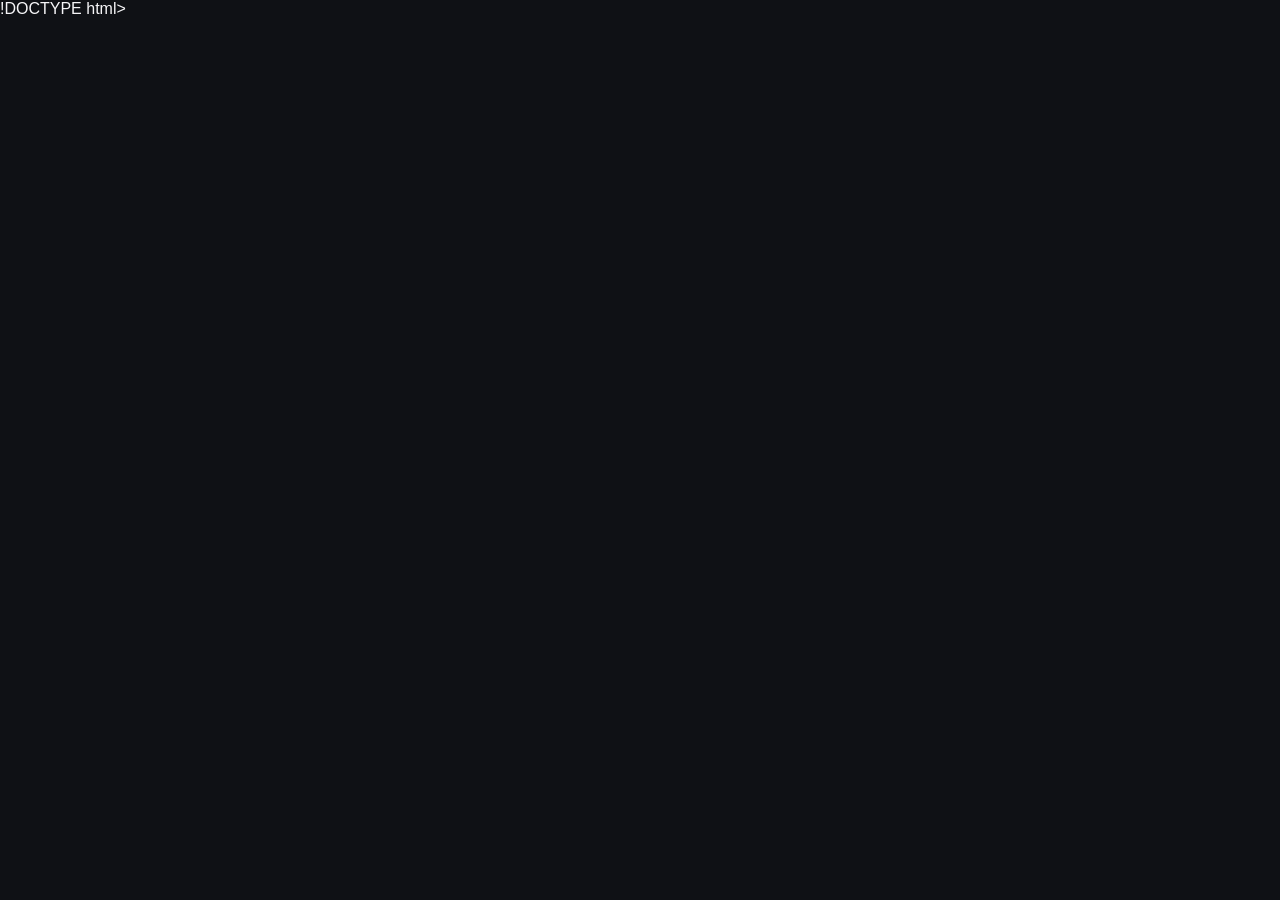
==== commit bb4422d8: "Update index.html" ====
--- a/index.html
+++ b/index.html
@@ -1,4 +1,4 @@
-<!DOCTYPE html>
+!DOCTYPE html>
 <html lang="es">
 <head>
   <meta charset="UTF-8">
@@ -35,343 +35,3 @@
       display: flex;
       flex-direction: column;
       overflow-x: hidden;
-    }
-
-    /* Top Bar Header */
-    header {
-      padding: 1.5rem 2rem;
-      background: rgba(15, 17, 21, 0.85);
-      backdrop-filter: blur(12px);
-      border-bottom: 1px solid var(--card-border);
-      position: sticky;
-      top: 0;
-      z-index: 100;
-      display: flex;
-      justify-content: space-between;
-      align-items: center;
-    }
-
-    .brand-logo {
-      font-size: 1.5rem;
-      font-weight: 800;
-      background: var(--gold-gradient);
-      -webkit-background-clip: text;
-      -webkit-text-fill-color: transparent;
-      letter-spacing: 1px;
-    }
-
-    /* Dynamic Menu Controls */
-    .controls {
-      display: flex;
-      gap: 1rem;
-      align-items: center;
-    }
-
-    .search-box input {
-      background: rgba(255, 255, 255, 0.08);
-      border: 1px solid var(--card-border);
-      padding: 0.6rem 1.2rem;
-      border-radius: 20px;
-      color: #fff;
-      outline: none;
-      width: 220px;
-      transition: all 0.3s ease;
-    }
-
-    .search-box input:focus {
-      border-color: #d4af37;
-      width: 260px;
-    }
-
-    /* Category Filter Nav */
-    .category-nav {
-      display: flex;
-      gap: 0.8rem;
-      padding: 1rem 2rem;
-      overflow-x: auto;
-      background: rgba(0, 0, 0, 0.2);
-    }
-
-    .cat-btn {
-      background: rgba(255, 255, 255, 0.05);
-      border: 1px solid rgba(255, 255, 255, 0.1);
-      color: var(--text-muted);
-      padding: 0.5rem 1.2rem;
-      border-radius: 15px;
-      cursor: pointer;
-      white-space: nowrap;
-      transition: all 0.3s ease;
-    }
-
-    .cat-btn.active, .cat-btn:hover {
-      background: var(--gold-gradient);
-      color: #000;
-      font-weight: 600;
-      border-color: transparent;
-    }
-
-    /* Menu Grid Container */
-    .container {
-      padding: 2rem;
-      max-width: 1400px;
-      margin: 0 auto;
-      flex: 1;
-    }
-
-    .grid-menu {
-      display: grid;
-      grid-template-columns: repeat(auto-fill, minmax(280px, 1fr));
-      gap: 1.5rem;
-    }
-
-    /* Product Card with Liquid Gold & Pastel details */
-    .card {
-      background: var(--card-bg);
-      border: 1px solid var(--card-border);
-      border-radius: 16px;
-      overflow: hidden;
-      display: flex;
-      flex-direction: column;
-      transition: transform 0.3s ease, box-shadow 0.3s ease;
-      position: relative;
-    }
-
-    .card:hover {
-      transform: translateY(-5px);
-      box-shadow: 0 10px 25px rgba(212, 175, 55, 0.15);
-    }
-
-    .card-img-wrapper {
-      position: relative;
-      width: 100%;
-      height: 180px;
-      overflow: hidden;
-    }
-
-    .card-img {
-      width: 100%;
-      height: 100%;
-      object-fit: cover;
-      transition: transform 0.5s ease;
-    }
-
-    .card:hover .card-img {
-      transform: scale(1.08);
-    }
-
-    /* Pastel Badge / Chip */
-    .chip {
-      position: absolute;
-      top: 12px;
-      left: 12px;
-      padding: 0.25rem 0.75rem;
-      border-radius: 12px;
-      font-size: 0.75rem;
-      font-weight: 700;
-      color: var(--pastel-text);
-      text-transform: uppercase;
-      letter-spacing: 0.5px;
-      box-shadow: 0 2px 8px rgba(0,0,0,0.3);
-    }
-
-    .chip-pink { background-color: var(--pastel-pink); }
-    .chip-peach { background-color: var(--pastel-peach); }
-    .chip-cream { background-color: var(--pastel-cream); }
-    .chip-lavender { background-color: var(--pastel-lavender); }
-
-    .card-content {
-      padding: 1.2rem;
-      display: flex;
-      flex-direction: column;
-      flex: 1;
-    }
-
-    .card-title {
-      font-size: 1.1rem;
-      font-weight: 700;
-      margin-bottom: 0.5rem;
-      color: #fff;
-    }
-
-    .card-desc {
-      font-size: 0.85rem;
-      color: var(--text-muted);
-      line-height: 1.4;
-      margin-bottom: 1rem;
-      flex: 1;
-    }
-
-    .card-footer {
-      display: flex;
-      justify-content: space-between;
-      align-items: center;
-      margin-top: auto;
-      padding-top: 0.8rem;
-      border-top: 1px solid rgba(255, 255, 255, 0.08);
-    }
-
-    .price {
-      font-size: 1.25rem;
-      font-weight: 800;
-      background: var(--gold-gradient);
-      -webkit-background-clip: text;
-      -webkit-text-fill-color: transparent;
-    }
-
-    .add-btn {
-      background: transparent;
-      border: 1px solid #d4af37;
-      color: #d4af37;
-      padding: 0.4rem 1rem;
-      border-radius: 20px;
-      font-weight: 600;
-      cursor: pointer;
-      transition: all 0.3s ease;
-    }
-
-    .add-btn:hover {
-      background: var(--gold-gradient);
-      color: #000;
-    }
-
-    /* Footer Navigation Kiosk */
-    footer {
-      padding: 1rem 2rem;
-      text-align: center;
-      border-top: 1px solid var(--card-border);
-      background: rgba(0,0,0,0.4);
-      font-size: 0.85rem;
-      color: var(--text-muted);
-    }
-  </style>
-</head>
-<body>
-
-  <!-- App Header -->
-  <header>
-    <div class="brand-logo">SABORES DE PANAMÁ</div>
-    <div class="controls">
-      <div class="search-box">
-        <input type="text" id="searchInput" placeholder="Buscar plato o bebida..." onkeyup="filterMenu()">
-      </div>
-    </div>
-  </header>
-
-  <!-- Category Filter Bar -->
-  <nav class="category-nav">
-    <button class="cat-btn active" onclick="filterCategory('Todos', this)">Todos (30)</button>
-    <button class="cat-btn" onclick="filterCategory('Desayunos', this)">Desayunos & Frituras</button>
-    <button class="cat-btn" onclick="filterCategory('Platos Fuertes', this)">Platos Fuertes</button>
-    <button class="cat-btn" onclick="filterCategory('Mariscos', this)">Mariscos & Costas</button>
-    <button class="cat-btn" onclick="filterCategory('Postres', this)">Postres Típicos</button>
-    <button class="cat-btn" onclick="filterCategory('Bebidas', this)">Bebidas Tradicionales</button>
-  </nav>
-
-  <!-- Main Menu Grid -->
-  <main class="container">
-    <div class="grid-menu" id="menuGrid">
-      <!-- Los 30 platos se renderizan dinámicamente con JS -->
-    </div>
-  </main>
-
-  <footer>
-    <p>Kiosco Interactivo • Base Oficial Actualizada con Gastronomía Panameña</p>
-  </footer>
-
-  <script>
-    // Base de Datos de 30 Platos Típicos Panameños con referencias y recursos abiertos
-    const platosPanama = [
-      // Desayunos & Frituras
-      { id: 1, nombre: "Hojaldra con Queso Blanco", cat: "Desayunos", chip: "chip-cream", tag: "Tradicional", desc: "Masa frita esponjosa acompañada de suave queso blanco artesanal panameño.", precio: "$4.50", img: "https://images.unsplash.com/photo-1589301760014-d929f3979dbc?auto=format&fit=crop&w=600&q=80" },
-      { id: 2, nombre: "Carimañolas de Carne", cat: "Desayunos", chip: "chip-pink", tag: "Entrada", desc: "Fritura de yuca suave rellena de carne picada sazonada al estilo criollo.", precio: "$5.00", img: "https://images.unsplash.com/photo-1565299585323-38d6b0865b47?auto=format&fit=crop&w=600&q=80" },
-      { id: 3, nombre: "Empanadas de Maíz con Queso", cat: "Desayunos", chip: "chip-cream", tag: "Clásico", desc: "Empanadas de maíz pilado fritas y crujientes, rellenas de queso meloso.", precio: "$4.00", img: "https://images.unsplash.com/photo-1626700051175-6818013e1d4f?auto=format&fit=crop&w=600&q=80" },
-      { id: 4, nombre: "Tortilla de Maíz con Chicharrón", cat: "Desayunos", chip: "chip-pink", tag: "Típico", desc: "Gruesa tortilla de maíz asada acompañada de crujiente chicharrón de cerdo.", precio: "$6.50", img: "https://images.unsplash.com/photo-1541518763669-27fef04b14e8?auto=format&fit=crop&w=600&q=80" },
-      { id: 5, nombre: "Bollos de Maíz Nuevo", cat: "Desayunos", chip: "chip-cream", tag: "Artesanal", desc: "Masa de maíz tierno dulce cocida en hoja de caña, servida con mantequilla.", precio: "$3.50", img: "https://images.unsplash.com/photo-1505253716362-afaea1d3d1af?auto=format&fit=crop&w=600&q=80" },
-      { id: 6, nombre: "Tasajo Frito con Yuca", cat: "Desayunos", chip: "chip-pink", tag: "Criollo", desc: "Carne de res ahumada y frita, servida con yuca al vapor o frita.", precio: "$8.50", img: "https://images.unsplash.com/photo-1544025162-d76694265947?auto=format&fit=crop&w=600&q=80" },
-      { id: 7, nombre: "Torrejitas de Maíz Nuevo", cat: "Desayunos", chip: "chip-cream", tag: "Dulce/Salado", desc: "Frituras de maíz tierno levemente endulzadas, crujientes por fuera.", precio: "$4.50", img: "https://images.unsplash.com/photo-1528735602780-2552fd46c7af?auto=format&fit=crop&w=600&q=80" },
-      { id: 8, nombre: "Chorizo de Las Tablas", cat: "Desayunos", chip: "chip-pink", tag: "Auténtico", desc: "Chorizo de cerdo artesanal ahumado con caña de azúcar y especias de la villa.", precio: "$7.00", img: "https://images.unsplash.com/photo-1597289124948-688c1a35cb48?auto=format&fit=crop&w=600&q=80" },
-
-      // Platos Fuertes
-      { id: 9, nombre: "Sancocho Panameño de Gallina", cat: "Platos Fuertes", chip: "chip-pink", tag: "Sopa Insignia", desc: "Sopa tradicional con gallina dura, ñame, culantro fresco y arroz blanco.", precio: "$12.00", img: "https://images.unsplash.com/photo-1547592180-85f173990554?auto=format&fit=crop&w=600&q=80" },
-      { id: 10, nombre: "Ropa Vieja con Arroz con Coco", cat: "Platos Fuertes", chip: "chip-pink", tag: "Favorito", desc: "Carne de res deshilachada en salsa de tomate y vegetales con arroz de coco.", precio: "$14.50", img: "https://images.unsplash.com/photo-1588168333986-5078d3ae3976?auto=format&fit=crop&w=600&q=80" },
-      { id: 11, nombre: "Arroz con Guandú y Pork Belly", cat: "Platos Fuertes", chip: "chip-pink", tag: "Festivo", desc: "Arroz con guandú oloroso y trozos jugosos de panceta de cerdo tostada.", precio: "$15.00", img: "https://images.unsplash.com/photo-1512058564366-18510be2db19?auto=format&fit=crop&w=600&q=80" },
-      { id: 12, nombre: "Lengua de Res en Salsa Criolla", cat: "Platos Fuertes", chip: "chip-pink", tag: "Especialidad", desc: "Suave lengua de res cocinada a fuego lento en reducción de ajíes y tomate.", precio: "$16.00", img: "https://images.unsplash.com/photo-1544025162-d76694265947?auto=format&fit=crop&w=600&q=80" },
-      { id: 13, nombre: "Gallina Guisada Interiorana", cat: "Platos Fuertes", chip: "chip-pink", tag: "Casero", desc: "Gallina criolla en jugo concentrado de achiote, cebolla y pimientos verdes.", precio: "$13.00", img: "https://images.unsplash.com/photo-1604908176997-125f25cc6f3d?auto=format&fit=crop&w=600&q=80" },
-      { id: 14, nombre: "Mondongo a la Panameña", cat: "Platos Fuertes", chip: "chip-pink", tag: "Tradición", desc: "Guisado de mondongo con garbanzos, chorizo y vegetales en salsa colorada.", precio: "$11.50", img: "https://images.unsplash.com/photo-1547592180-85f173990554?auto=format&fit=crop&w=600&q=80" },
-
-      // Mariscos
-      { id: 15, nombre: "Pescado Frito con Patacones", cat: "Mariscos", chip: "chip-peach", tag: "Afroantillano", desc: "Pargo rojo entero frito y sazonado, acompañado de patacones crocantes.", precio: "$18.00", img: "https://images.unsplash.com/photo-1519708227418-c8fd9a32b7a2?auto=format&fit=crop&w=600&q=80" },
-      { id: 16, nombre: "Ceviche de Corvina", cat: "Mariscos", chip: "chip-peach", tag: "Fresco", desc: "Corvina marinada en limón criollo, cebolla morada, ají chombo y galletas.", precio: "$9.50", img: "https://images.unsplash.com/photo-1535400255456-984241443b29?auto=format&fit=crop&w=600&q=80" },
-      { id: 17, nombre: "Camarones al Ajillo", cat: "Mariscos", chip: "chip-peach", tag: "Pacifico", desc: "Camarones salteados en abundante ajo, mantequilla y vino blanco.", precio: "$17.50", img: "https://images.unsplash.com/photo-1565680018434-b513d5e5fd47?auto=format&fit=crop&w=600&q=80" },
-      { id: 18, nombre: "Pulpo al Curry Estilo Colón", cat: "Mariscos", chip: "chip-peach", tag: "Caribeño", desc: "Pulpo tierno cocinado en crema de coco, curry aromático y especias del Caribe.", precio: "$19.00", img: "https://images.unsplash.com/photo-1545247181-516773cae754?auto=format&fit=crop&w=600&q=80" },
-      { id: 19, nombre: "Ceviche Mixto en Patacón", cat: "Mariscos", chip: "chip-peach", tag: "Popular", desc: "Mezcla de mariscos marinados servidos sobre una canasta de plátano frito.", precio: "$11.00", img: "https://images.unsplash.com/photo-1535400255456-984241443b29?auto=format&fit=crop&w=600&q=80" },
-      { id: 20, nombre: "Rondón de Mariscos", cat: "Mariscos", chip: "chip-peach", tag: "Afrocaribeño", desc: "Sopa sustanciosa de pescado, camarones y cangrejo en leche de coco con yuca.", precio: "$16.50", img: "https://images.unsplash.com/photo-1547592180-85f173990554?auto=format&fit=crop&w=600&q=80" },
-
-      // Postres
-      { id: 21, nombre: "Sopa de Gloria", cat: "Postres", chip: "chip-lavender", tag: "Antiguo", desc: "Postre de bizcocho remojado en almíbar de ron, canela y frutas confitadas.", precio: "$6.00", img: "https://images.unsplash.com/photo-1509440159596-0249088772ff?auto=format&fit=crop&w=600&q=80" },
-      { id: 22, nombre: "Pesada de Nance con Queso", cat: "Postres", chip: "chip-lavender", tag: "Autóctono", desc: "Crema agridulce de nance cocida con raspadura, servida con queso blanco.", precio: "$5.50", img: "https://images.unsplash.com/photo-1551024709-8f23befc6f87?auto=format&fit=crop&w=600&q=80" },
-      { id: 23, nombre: "Tres Leches Panameño", cat: "Postres", chip: "chip-lavender", tag: "Dulce", desc: "Bizcocho húmedo embebido en tres leches con merengue flameado.", precio: "$6.50", img: "https://images.unsplash.com/photo-1464349095431-e9a21285b5f3?auto=format&fit=crop&w=600&q=80" },
-      { id: 24, nombre: "Cocadas con Raspadura", cat: "Postres", chip: "chip-lavender", tag: "Artesanal", desc: "Dulces horneados de coco rallado con miel de caña / raspadura pura.", precio: "$3.50", img: "https://images.unsplash.com/photo-1587314168485-3236d6710814?auto=format&fit=crop&w=600&q=80" },
-      { id: 25, nombre: "Plátano en Tentación", cat: "Postres", chip: "chip-lavender", tag: "Clásico", desc: "Plátanos maduros horneados en almíbar de raspadura, canela y mantequilla.", precio: "$4.50", img: "https://images.unsplash.com/photo-1603046891726-36bfd957e0bf?auto=format&fit=crop&w=600&q=80" },
-
-      // Bebidas
-      { id: 26, nombre: "Chicha de Piña con Arroz", cat: "Bebidas", chip: "chip-cream", tag: "Refrescante", desc: "Bebida helada de cáscara de piña cocida con arroz y endulzada con raspadura.", precio: "$3.00", img: "https://images.unsplash.com/photo-1513558161293-cdaf765ed2fd?auto=format&fit=crop&w=600&q=80" },
-      { id: 27, nombre: "Resbaladera", cat: "Bebidas", chip: "chip-cream", tag: "Tradicional", desc: "Bebida artesanal de cebada, arroz, leche, vainilla y un toque de canela.", precio: "$3.50", img: "https://images.unsplash.com/photo-1551024709-8f23befc6f87?auto=format&fit=crop&w=600&q=80" },
-      { id: 28, nombre: "Chicha de Saril con Jengibre", cat: "Bebidas", chip: "chip-cream", tag: "Temporada", desc: "Infusión fría de flor de Jamaica/Saril con jengibre fresco picante.", precio: "$3.50", img: "https://images.unsplash.com/photo-1546171753-97d7676e4182?auto=format&fit=crop&w=600&q=80" },
-      { id: 29, nombre: "Chicheme Chorrerano", cat: "Bebidas", chip: "chip-cream", tag: "Ícono", desc: "Bebida cremosa de maíz pilado cocido, leche, vainilla y canela helada.", precio: "$4.00", img: "https://images.unsplash.com/photo-1572490122747-3968b75cc699?auto=format&fit=crop&w=600&q=80" },
-      { id: 30, nombre: "Seco Herrerano con Coco", cat: "Bebidas", chip: "chip-cream", tag: "Cóctel", desc: "El destilado nacional de caña servido sobre hielo con agua de coco natural.", precio: "$7.00", img: "https://images.unsplash.com/photo-1514362545857-3bc16c4c7d1b?auto=format&fit=crop&w=600&q=80" }
-    ];
-
-    let activeCategory = 'Todos';
-
-    function renderMenu(items) {
-      const grid = document.getElementById('menuGrid');
-      grid.innerHTML = '';
-      
-      items.forEach(item => {
-        const card = document.createElement('div');
-        card.className = 'card';
-        card.innerHTML = `
-          <div class="card-img-wrapper">
-            <span class="chip ${item.chip}">${item.tag}</span>
-            <img src="${item.img}" alt="${item.nombre}" class="card-img" loading="lazy">
-          </div>
-          <div class="card-content">
-            <h3 class="card-title">${item.nombre}</h3>
-            <p class="card-desc">${item.desc}</p>
-            <div class="card-footer">
-              <span class="price">${item.precio}</span>
-              <button class="add-btn">Ordenar</button>
-            </div>
-          </div>
-        `;
-        grid.appendChild(card);
-      });
-    }
-
-    function filterCategory(cat, btn) {
-      activeCategory = cat;
-      document.querySelectorAll('.cat-btn').forEach(b => b.classList.remove('active'));
-      btn.classList.add('active');
-      applyFilters();
-    }
-
-    function filterMenu() {
-      applyFilters();
-    }
-
-    function applyFilters() {
-      const query = document.getElementById('searchInput').value.toLowerCase();
-      const filtered = platosPanama.filter(p => {
-        const matchesCategory = activeCategory === 'Todos' || p.cat === activeCategory;
-        const matchesQuery = p.nombre.toLowerCase().includes(query) || p.desc.toLowerCase().includes(query);
-        return matchesCategory && matchesQuery;
-      });
-      renderMenu(filtered);
-    }
-
-    // Inicializar menú
-    renderMenu(platosPanama);
-  </script>
-</body>
-</html>
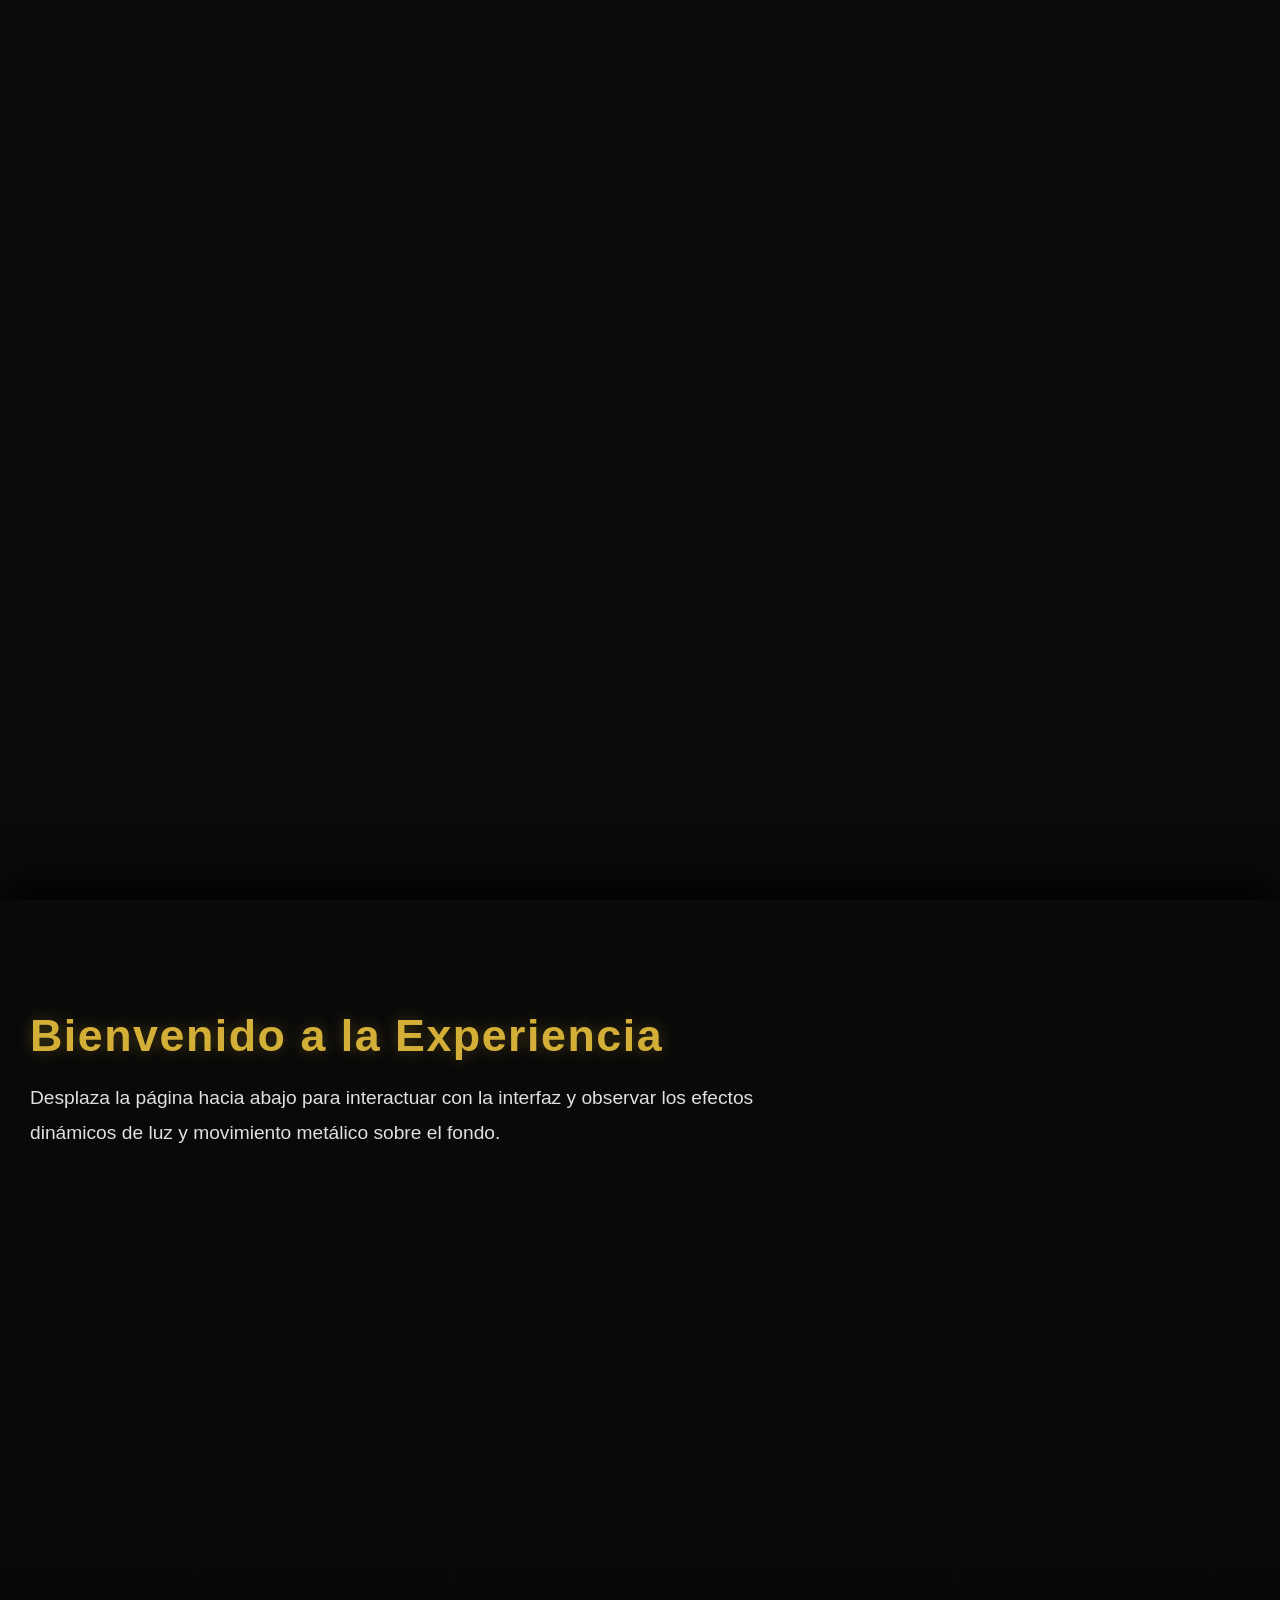
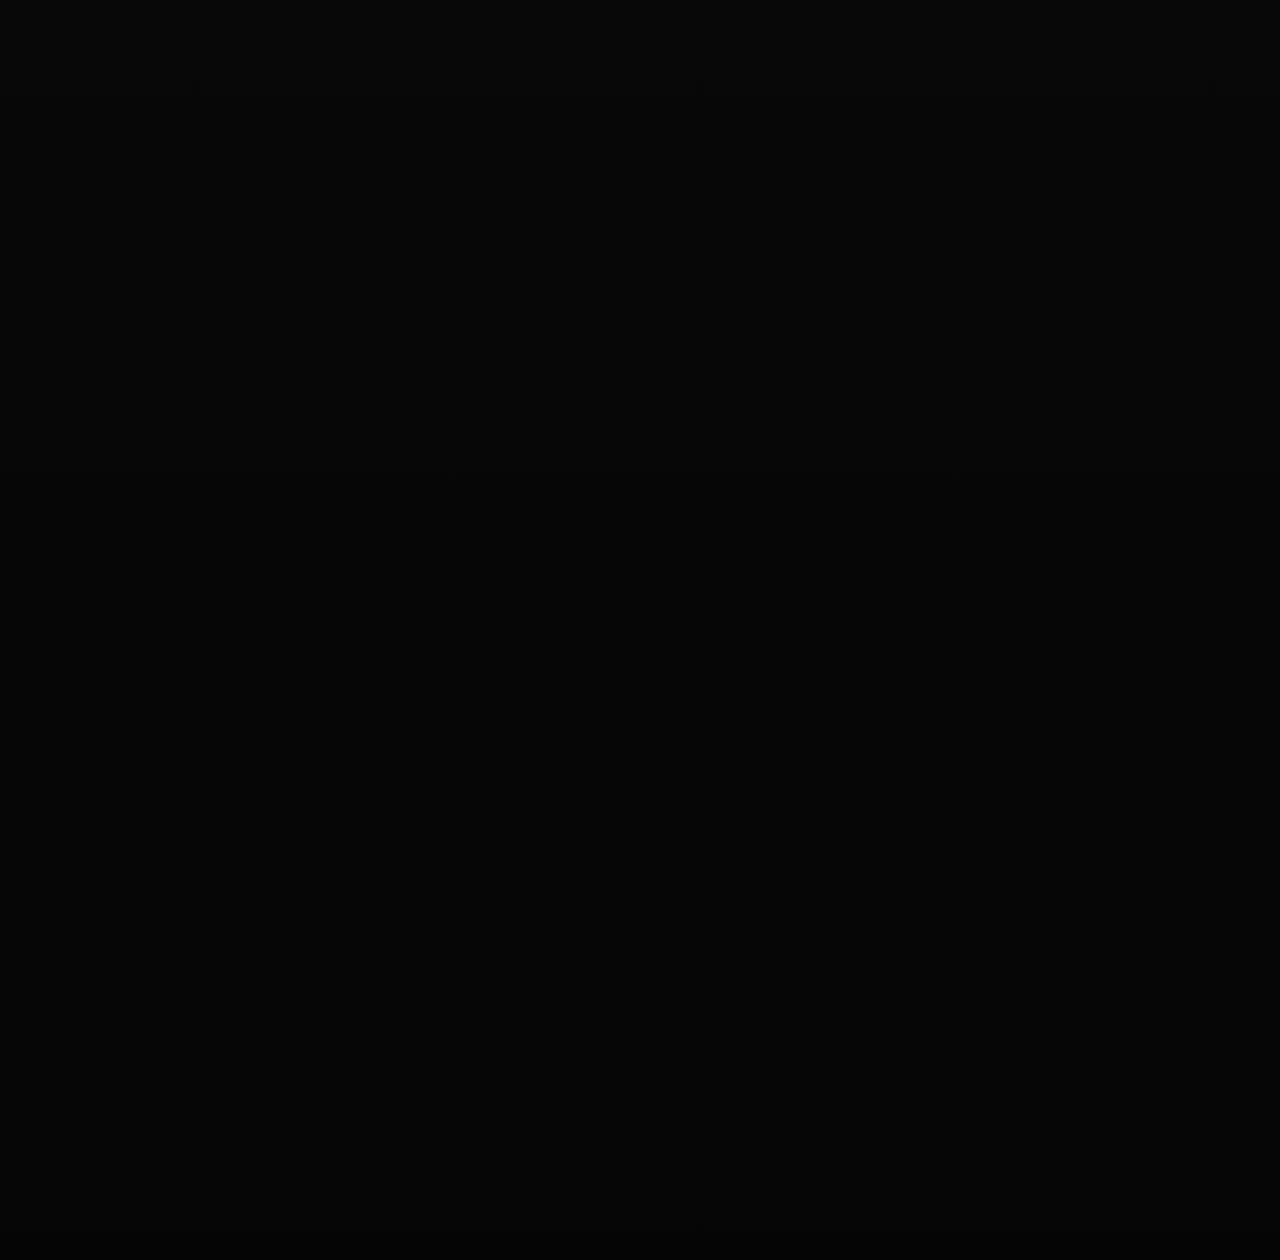
==== commit fb28a035: "Update index.html" ====
--- a/index.html
+++ b/index.html
@@ -1,37 +1,121 @@
-!DOCTYPE html>
+<!DOCTYPE html>
 <html lang="es">
 <head>
-  <meta charset="UTF-8">
-  <meta name="viewport" content="width=device-width, initial-scale=1.0">
-  <title>Kiosco Gastronómico Panameño</title>
-  <style>
-    :root {
-      --gold-gradient: linear-gradient(135deg, #e6c875 0%, #d4af37 50%, #aa7c11 100%);
-      --bg-dark: #0f1115;
-      --card-bg: rgba(255, 255, 255, 0.05);
-      --card-border: rgba(212, 175, 55, 0.2);
-      --text-light: #f5f5f7;
-      --text-muted: #a1a1a6;
-      
-      /* Pasteles */
-      --pastel-pink: #ffd1dc;
-      --pastel-peach: #ffe5b4;
-      --pastel-cream: #fdfd96;
-      --pastel-lavender: #e6e6fa;
-      --pastel-text: #2d2d2d;
-    }
+    <meta charset="UTF-8">
+    <meta name="viewport" content="width=device-width, initial-scale=1.0">
+    <title>Página con Fondo Personalizado</title>
+    <style>
+        /* ==========================================
+           ESTILOS GENERALES Y DISEÑO DE LA PÁGINA
+           ========================================== */
+        body {
+            margin: 0;
+            overflow-x: hidden; /* Evita el scroll horizontal */
+            font-family: 'Segoe UI', Tahoma, Geneva, Verdana, sans-serif;
+            background-color: #0b0b0b;
+            color: #ffffff;
+        }
 
-    * {
-      box-sizing: border-box;
-      margin: 0;
-      padding: 0;
-      font-family: -apple-system, BlinkMacSystemFont, "Segoe UI", Roboto, Helvetica, Arial, sans-serif;
-    }
+        .contenedor-imagen {
+            position: relative;
+            width: 100%;
+            height: 100vh; /* Altura de la ventana */
+            overflow: hidden;
+        }
 
-    body {
-      background-color: var(--bg-dark);
-      color: var(--text-light);
-      min-height: 100vh;
-      display: flex;
-      flex-direction: column;
-      overflow-x: hidden;
+        /* IMAGEN DE FONDO CON VÍNCULO DIRECTO Y ANIMACIÓN DE RESPLANDOR METÁLICO */
+        .imagen-fondo {
+            position: absolute;
+            top: 0;
+            left: 0;
+            width: 100%;
+            height: 100%;
+            /* URL exacta de tu commit en la carpeta de imágenes */
+            background-image: url('https://raw.githubusercontent.com/tecnotradepty/Jona/2db8c795614a89f54f7108219025f2479d4fb71f/imagenes/884672659_1784755530798634.jpg');
+            background-size: cover;
+            background-position: center;
+            will-change: transform, filter;
+            animation: animacionFondoCreativa 15s infinite alternate ease-in-out;
+        }
+
+        /* Animación continua: zoom progresivo con destellos metálicos y ajuste de contraste */
+        @keyframes animacionFondoCreativa {
+            0% {
+                transform: scale(1);
+                filter: brightness(0.9) contrast(1.05);
+            }
+            50% {
+                filter: brightness(1.15) contrast(1.15) sepia(0.15);
+            }
+            100% {
+                transform: scale(1.08);
+                filter: brightness(0.95) contrast(1.1);
+            }
+        }
+
+        /* EFECTO DE BRILLO DORADO AL HACER SCROLL */
+        .brillo {
+            position: absolute;
+            top: 0;
+            left: 0;
+            width: 100%;
+            height: 100%;
+            background: radial-gradient(circle at 50% 50%, rgba(212, 175, 55, 0.5), rgba(0, 0, 0, 0));
+            opacity: 0;
+            transition: opacity 0.3s ease;
+            pointer-events: none;
+        }
+
+        /* SECCIÓN DE CONTENIDO REESTILIZADA */
+        .seccion-contenido {
+            height: 200vh; /* Permite espacio para el scroll */
+            padding: 80px 30px;
+            background: linear-gradient(180deg, rgba(10, 10, 10, 0.95) 0%, #050505 100%);
+            box-shadow: 0px -20px 40px rgba(0, 0, 0, 0.9);
+            position: relative;
+            z-index: 2;
+            backdrop-filter: blur(8px);
+        }
+
+        .seccion-contenido h1 {
+            font-size: 2.8rem;
+            color: #d4af37; /* Tono dorado */
+            margin-bottom: 20px;
+            letter-spacing: 1.5px;
+            text-shadow: 0 0 15px rgba(212, 175, 55, 0.3);
+        }
+
+        .seccion-contenido p {
+            font-size: 1.2rem;
+            color: #e0e0e0;
+            max-width: 800px;
+            line-height: 1.8;
+        }
+    </style>
+</head>
+<body>
+
+    <!-- CONTENEDOR DE LA IMAGEN DE FONDO -->
+    <div class="contenedor-imagen">
+        <div class="imagen-fondo"></div>
+        <div class="brillo" id="brillo"></div>
+    </div>
+
+    <!-- SECCIÓN DE CONTENIDO PRINCIPAL -->
+    <main class="seccion-contenido">
+        <h1>Bienvenido a la Experiencia</h1>
+        <p>Desplaza la página hacia abajo para interactuar con la interfaz y observar los efectos dinámicos de luz y movimiento metálico sobre el fondo.</p>
+    </main>
+
+    <!-- SCRIPT OPCIONAL PARA ACTIVAR EL EFECTO DE BRILLO CON SCROLL -->
+    <script>
+        window.addEventListener('scroll', () => {
+            const brillo = document.getElementById('brillo');
+            const scrollPos = window.scrollY;
+            // Ajusta la opacidad según el desplazamiento vertical
+            brillo.style.opacity = Math.min(scrollPos / 400, 0.8);
+        });
+    </script>
+
+</body>
+</html>
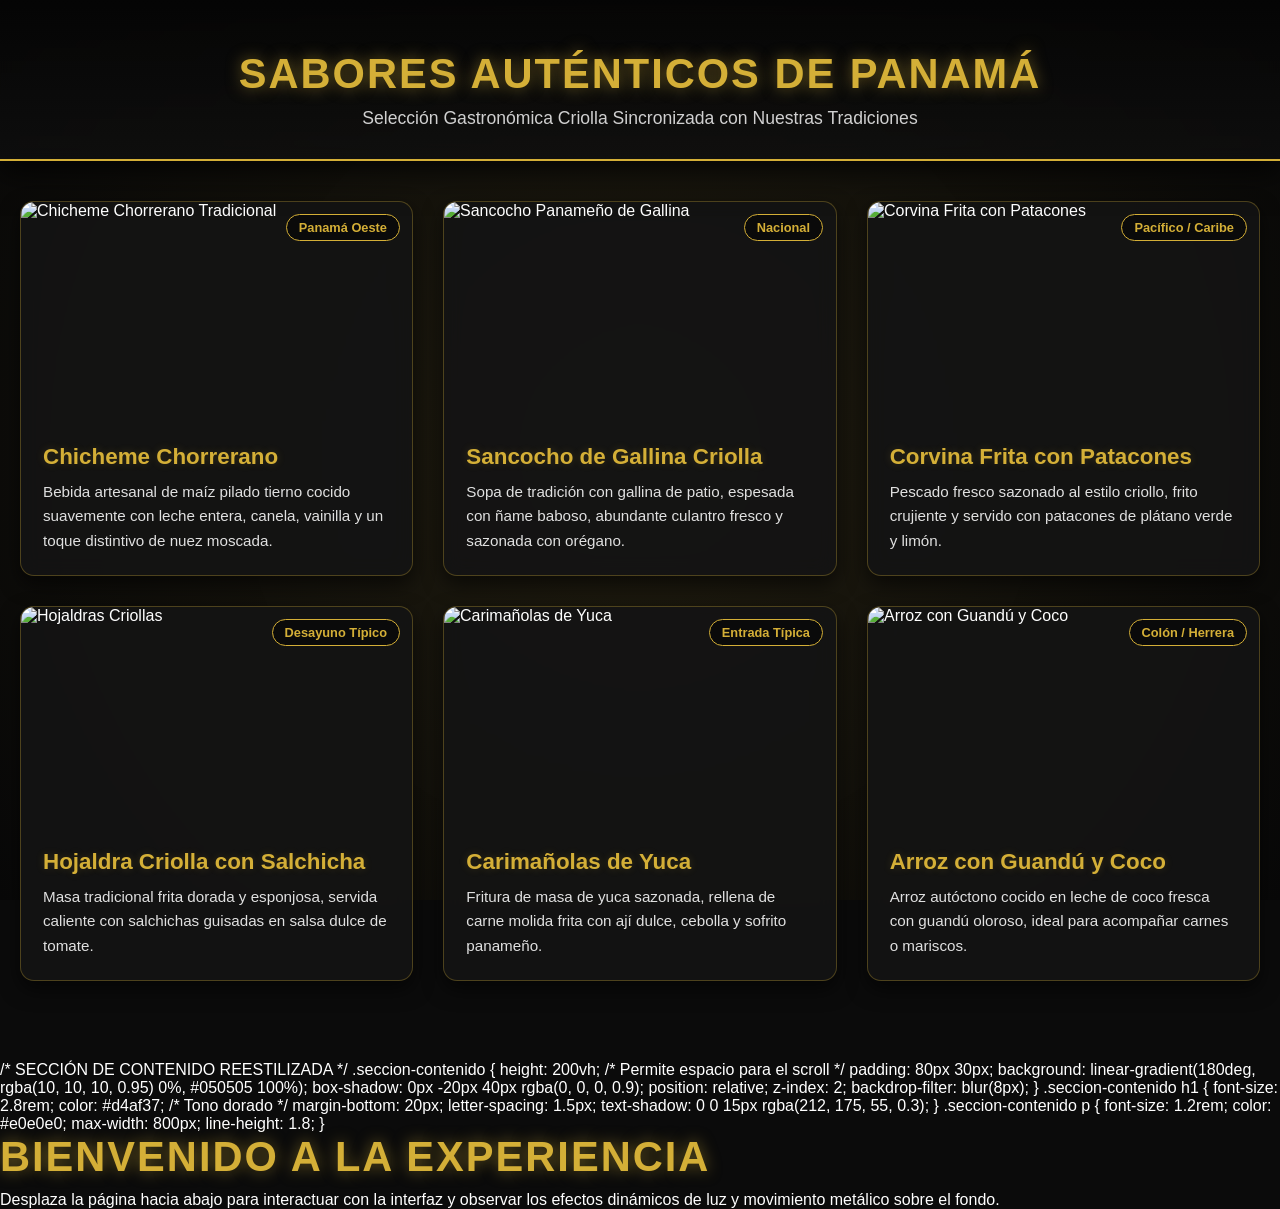
==== commit 31416380: "Update index.html" ====
--- a/index.html
+++ b/index.html
@@ -3,69 +3,302 @@
 <head>
     <meta charset="UTF-8">
     <meta name="viewport" content="width=device-width, initial-scale=1.0">
-    <title>Página con Fondo Personalizado</title>
+    <title>Menú Gastronómico de Panamá - Experiencia Metal Líquido</title>
     <style>
         /* ==========================================
-           ESTILOS GENERALES Y DISEÑO DE LA PÁGINA
+           1. ESTILOS BASE Y FONDO DESDE TU REPOSITO
            ========================================== */
+        :root {
+            --dorado-metal: #d4af37;
+            --dorado-brillo: #fff3a3;
+            --negro-transparente: rgba(10, 10, 10, 0.88);
+            --gris-carbon: rgba(20, 20, 20, 0.92);
+            --texto-claro: #ffffff;
+        }
+
+        * {
+            box-sizing: border-box;
+            margin: 0;
+            padding: 0;
+        }
+
         body {
-            margin: 0;
-            overflow-x: hidden; /* Evita el scroll horizontal */
             font-family: 'Segoe UI', Tahoma, Geneva, Verdana, sans-serif;
             background-color: #0b0b0b;
-            color: #ffffff;
-        }
-
-        .contenedor-imagen {
-            position: relative;
-            width: 100%;
-            height: 100vh; /* Altura de la ventana */
-            overflow: hidden;
-        }
-
-        /* IMAGEN DE FONDO CON VÍNCULO DIRECTO Y ANIMACIÓN DE RESPLANDOR METÁLICO */
-        .imagen-fondo {
-            position: absolute;
+            color: var(--texto-claro);
+            overflow-x: hidden;
+            position: relative;
+            min-height: 100vh;
+        }
+
+        /* CAPA DE LA IMAGEN DE FONDO OFICIAL DE TU GITHUB */
+        .capa-fondo-repositorio {
+            position: fixed;
             top: 0;
             left: 0;
-            width: 100%;
-            height: 100%;
-            /* URL exacta de tu commit en la carpeta de imágenes */
+            width: 100vw;
+            height: 100vh;
+            /* Tu URL exacta de GitHub Raw */
             background-image: url('https://raw.githubusercontent.com/tecnotradepty/Jona/2db8c795614a89f54f7108219025f2479d4fb71f/imagenes/884672659_1784755530798634.jpg');
             background-size: cover;
             background-position: center;
+            background-repeat: no-repeat;
+            z-index: -2;
             will-change: transform, filter;
             animation: animacionFondoCreativa 15s infinite alternate ease-in-out;
         }
 
-        /* Animación continua: zoom progresivo con destellos metálicos y ajuste de contraste */
+        /* EFECTO BRILLO DORADO REACTIVO AL SCROLL */
+        .brillo-overlay {
+            position: fixed;
+            top: 0;
+            left: 0;
+            width: 100vw;
+            height: 100vh;
+            background: radial-gradient(circle at 50% 50%, rgba(212, 175, 55, 0.35), rgba(0, 0, 0, 0.85));
+            opacity: 0.3;
+            pointer-events: none;
+            z-index: -1;
+            transition: opacity 0.3s ease;
+        }
+
+        /* ANIMACIÓN DE RESPLANDOR METÁLICO CONTINUO */
         @keyframes animacionFondoCreativa {
             0% {
                 transform: scale(1);
-                filter: brightness(0.9) contrast(1.05);
+                filter: brightness(0.85) contrast(1.05);
             }
             50% {
-                filter: brightness(1.15) contrast(1.15) sepia(0.15);
+                filter: brightness(1.1) contrast(1.15) sepia(0.12);
             }
             100% {
-                transform: scale(1.08);
-                filter: brightness(0.95) contrast(1.1);
+                transform: scale(1.06);
+                filter: brightness(0.9) contrast(1.1);
             }
         }
 
-        /* EFECTO DE BRILLO DORADO AL HACER SCROLL */
-        .brillo {
-            position: absolute;
-            top: 0;
-            left: 0;
+        /* ==========================================
+           2. ENCABEZADO Y NAVEGACIÓN DORSAL
+           ========================================== */
+        header {
+            text-align: center;
+            padding: 50px 20px 30px;
+            background: linear-gradient(180deg, rgba(5,5,5,0.95) 0%, rgba(15,15,15,0.8) 100%);
+            border-bottom: 2px solid var(--dorado-metal);
+            backdrop-filter: blur(8px);
+            position: relative;
+            z-index: 10;
+            box-shadow: 0 10px 30px rgba(0,0,0,0.8);
+        }
+
+        h1 {
+            font-size: 2.6rem;
+            color: var(--dorado-metal);
+            text-transform: uppercase;
+            letter-spacing: 2px;
+            margin-bottom: 10px;
+            text-shadow: 0 0 15px rgba(212, 175, 55, 0.5);
+        }
+
+        p.subtitulo {
+            font-size: 1.1rem;
+            color: #d0d0d0;
+            max-width: 700px;
+            margin: 0 auto;
+        }
+
+        /* ==========================================
+           3. Malla Grid y Tarjetas Sincronizadas
+           ========================================== */
+        .contenedor-principal {
+            position: relative;
+            z-index: 5;
+            padding: 40px 20px 80px;
+            max-width: 1300px;
+            margin: 0 auto;
+        }
+
+        .grid-menu {
+            display: grid;
+            grid-template-columns: repeat(auto-fit, minmax(300px, 1fr));
+            gap: 30px;
+        }
+
+        .tarjeta-platillo {
+            background: var(--gris-carbon);
+            border: 1px solid rgba(212, 175, 55, 0.3);
+            border-radius: 14px;
+            overflow: hidden;
+            backdrop-filter: blur(10px);
+            box-shadow: 0 8px 20px rgba(0,0,0,0.6);
+            transition: transform 0.4s ease, box-shadow 0.4s ease, border-color 0.4s ease;
+            display: flex;
+            flex-direction: column;
+        }
+
+        .tarjeta-platillo:hover {
+            transform: translateY(-8px);
+            border-color: var(--dorado-metal);
+            box-shadow: 0 12px 30px rgba(212, 175, 55, 0.3);
+        }
+
+        .contenedor-img {
+            position: relative;
+            width: 100%;
+            height: 220px;
+            overflow: hidden;
+        }
+
+        .contenedor-img img {
             width: 100%;
             height: 100%;
-            background: radial-gradient(circle at 50% 50%, rgba(212, 175, 55, 0.5), rgba(0, 0, 0, 0));
-            opacity: 0;
-            transition: opacity 0.3s ease;
-            pointer-events: none;
-        }
-
+            object-fit: cover;
+            transition: transform 0.6s ease;
+        }
+
+        .tarjeta-platillo:hover .contenedor-img img {
+            transform: scale(1.08);
+        }
+
+        .etiqueta-region {
+            position: absolute;
+            top: 12px;
+            right: 12px;
+            background: rgba(10, 10, 10, 0.85);
+            color: var(--dorado-metal);
+            border: 1px solid var(--dorado-metal);
+            padding: 5px 12px;
+            font-size: 0.8rem;
+            border-radius: 20px;
+            font-weight: bold;
+            backdrop-filter: blur(4px);
+            z-index: 2;
+        }
+
+        .info-platillo {
+            padding: 22px;
+            display: flex;
+            flex-direction: column;
+            flex-grow: 1;
+        }
+
+        .nombre-platillo {
+            font-size: 1.4rem;
+            color: var(--dorado-metal);
+            margin-bottom: 10px;
+            text-shadow: 0 0 8px rgba(212, 175, 55, 0.2);
+        }
+
+        .descripcion-platillo {
+            font-size: 0.95rem;
+            color: #e0e0e0;
+            line-height: 1.6;
+        }
+    </style>
+</head>
+<body>
+
+    <!-- FONDO FIJO CON ANIMACIÓN METÁLICA (IMAGEN DE TU REPOSINORIO) -->
+    <div class="capa-fondo-repositorio"></div>
+    <div class="brillo-overlay" id="brilloOverlay"></div>
+
+    <!-- ENCABEZADO -->
+    <header>
+        <h1>Sabores Auténticos de Panamá</h1>
+        <p class="subtitulo">Selección Gastronómica Criolla Sincronizada con Nuestras Tradiciones</p>
+    </header>
+
+    <!-- SECCIÓN DE CONTENIDO EN GRID -->
+    <main class="contenedor-principal">
+        <section class="grid-menu">
+
+            <!-- 1. CHICHEME CHORRERANO -->
+            <article class="tarjeta-platillo">
+                <div class="contenedor-img">
+                    <span class="etiqueta-region">Panamá Oeste</span>
+                    <img src="https://images.unsplash.com/photo-1556881286-fc6915169721?auto=format&fit=crop&w=800&q=80" alt="Chicheme Chorrerano Tradicional">
+                </div>
+                <div class="info-platillo">
+                    <h2 class="nombre-platillo">Chicheme Chorrerano</h2>
+                    <p class="descripcion-platillo">Bebida artesanal de maíz pilado tierno cocido suavemente con leche entera, canela, vainilla y un toque distintivo de nuez moscada.</p>
+                </div>
+            </article>
+
+            <!-- 2. SANCOCHO PANAMEÑO -->
+            <article class="tarjeta-platillo">
+                <div class="contenedor-img">
+                    <span class="etiqueta-region">Nacional</span>
+                    <img src="https://images.unsplash.com/photo-1547592166-23ac45744acd?auto=format&fit=crop&w=800&q=80" alt="Sancocho Panameño de Gallina">
+                </div>
+                <div class="info-platillo">
+                    <h2 class="nombre-platillo">Sancocho de Gallina Criolla</h2>
+                    <p class="descripcion-platillo">Sopa de tradición con gallina de patio, espesada con ñame baboso, abundante culantro fresco y sazonada con orégano.</p>
+                </div>
+            </article>
+
+            <!-- 3. CORVINA FRITA CON PATACONES -->
+            <article class="tarjeta-platillo">
+                <div class="contenedor-img">
+                    <span class="etiqueta-region">Pacífico / Caribe</span>
+                    <img src="https://images.unsplash.com/photo-1534422298391-e4f8c172dddb?auto=format&fit=crop&w=800&q=80" alt="Corvina Frita con Patacones">
+                </div>
+                <div class="info-platillo">
+                    <h2 class="nombre-platillo">Corvina Frita con Patacones</h2>
+                    <p class="descripcion-platillo">Pescado fresco sazonado al estilo criollo, frito crujiente y servido con patacones de plátano verde y limón.</p>
+                </div>
+            </article>
+
+            <!-- 4. HOJALDRA DE DESAYUNO -->
+            <article class="tarjeta-platillo">
+                <div class="contenedor-img">
+                    <span class="etiqueta-region">Desayuno Típico</span>
+                    <img src="https://images.unsplash.com/photo-1565299585323-38d6b0865b47?auto=format&fit=crop&w=800&q=80" alt="Hojaldras Criollas">
+                </div>
+                <div class="info-platillo">
+                    <h2 class="nombre-platillo">Hojaldra Criolla con Salchicha</h2>
+                    <p class="descripcion-platillo">Masa tradicional frita dorada y esponjosa, servida caliente con salchichas guisadas en salsa dulce de tomate.</p>
+                </div>
+            </article>
+
+            <!-- 5. CARIMAÑOLAS DE YUCA -->
+            <article class="tarjeta-platillo">
+                <div class="contenedor-img">
+                    <span class="etiqueta-region">Entrada Típica</span>
+                    <img src="https://images.unsplash.com/photo-1601050690597-df0568f70950?auto=format&fit=crop&w=800&q=80" alt="Carimañolas de Yuca">
+                </div>
+                <div class="info-platillo">
+                    <h2 class="nombre-platillo">Carimañolas de Yuca</h2>
+                    <p class="descripcion-platillo">Fritura de masa de yuca sazonada, rellena de carne molida frita con ají dulce, cebolla y sofrito panameño.</p>
+                </div>
+            </article>
+
+            <!-- 6. ARROZ CON GUANDÚ Y COCO -->
+            <article class="tarjeta-platillo">
+                <div class="contenedor-img">
+                    <span class="etiqueta-region">Colón / Herrera</span>
+                    <img src="https://images.unsplash.com/photo-1596560548464-f010549b84d7?auto=format&fit=crop&w=800&q=80" alt="Arroz con Guandú y Coco">
+                </div>
+                <div class="info-platillo">
+                    <h2 class="nombre-platillo">Arroz con Guandú y Coco</h2>
+                    <p class="descripcion-platillo">Arroz autóctono cocido en leche de coco fresca con guandú oloroso, ideal para acompañar carnes o mariscos.</p>
+                </div>
+            </article>
+
+        </section>
+    </main>
+
+    <!-- SCRIPT PARA MANEJAR LA LUZ Y EL BRILLO CON EL SCROLL -->
+    <script>
+        window.addEventListener('scroll', () => {
+            const brillo = document.getElementById('brilloOverlay');
+            const scrollPos = window.scrollY;
+            // Eleva progresivamente el brillo dorado conforme el usuario navega
+            let nuevaOpacidad = 0.3 + (scrollPos / 800);
+            brillo.style.opacity = Math.min(nuevaOpacidad, 0.75);
+        });
+    </script>
+</body>
+</html>
         /* SECCIÓN DE CONTENIDO REESTILIZADA */
         .seccion-contenido {
             height: 200vh; /* Permite espacio para el scroll */
